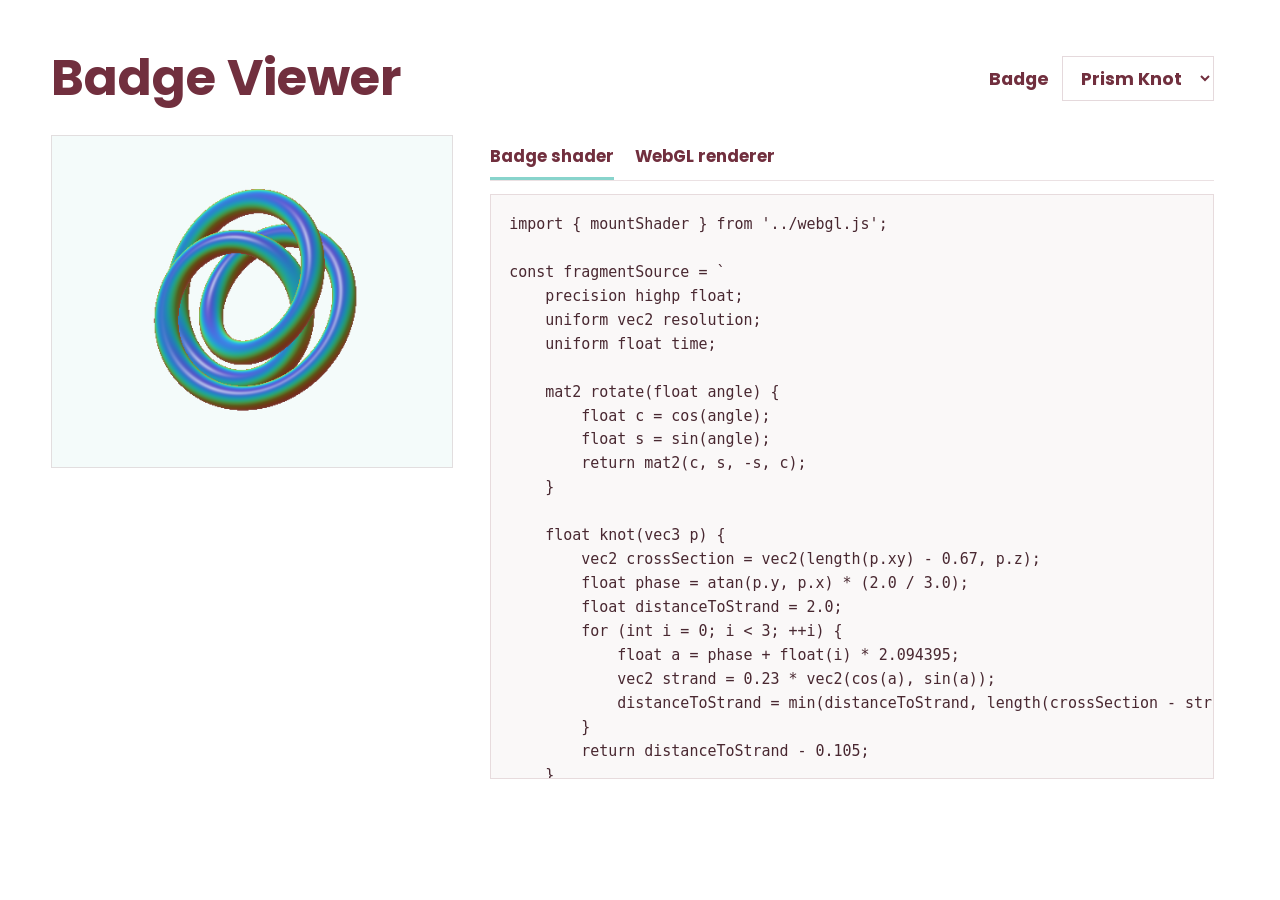
==== projects/badge-viewer/index.html @ 2bba6459 "Polish site navigation, badges, and media" ====
<!doctype html>
<html lang="en">
<head>
    <meta charset="utf-8">
    <meta name="viewport" content="width=device-width, initial-scale=1">
    <title>Badge Viewer | Tianyi Huang</title>
    <link rel="stylesheet" href="../../style.css">
    <link rel="stylesheet" href="viewer.css">
    <script type="module" src="viewer.js"></script>
</head>
<body class="badge-viewer">
    <main>
        <header class="viewer-heading">
            <h1>Badge Viewer</h1>
            <label>Badge
                <select id="badge-select" disabled></select>
            </label>
        </header>
        <p id="viewer-status" role="status">Loading badges…</p>
        <div class="viewer-layout">
            <div id="badge-preview" class="viewer-preview" aria-label="Badge preview"></div>
            <section class="viewer-source" aria-label="WebGL source">
                <div class="viewer-source-controls" role="group" aria-label="Source file">
                    <button type="button" data-source="badge" aria-pressed="true">Badge shader</button>
                    <button type="button" data-source="renderer" aria-pressed="false">WebGL renderer</button>
                </div>
                <pre tabindex="0" aria-label="Source code"><code id="badge-code"></code></pre>
            </section>
        </div>
    </main>
</body>
</html>
---- style.css ----
@font-face {
  font-family: "Poppins";
  src: url("assets/fonts/poppins/Poppins-Regular.woff2") format("woff2");
  font-style: normal;
  font-weight: 400;
  font-display: swap;
}

@font-face {
  font-family: "Poppins";
  src: url("assets/fonts/poppins/Poppins-Bold.woff2") format("woff2");
  font-style: normal;
  font-weight: 700;
  font-display: swap;
}

:root {
  --ui-scale: 1.3;
  --cp-ink: #712f3e;
  --cp-accent: #88d4cc;
  --surface: #fff;
  --surface-translucent: rgb(255 255 255 / 60%);
  --surface-soft: rgb(255 255 255 / 70%);
  --surface-chip: rgb(255 254 254 / 95%);
  --border-subtle: color-mix(in srgb, var(--cp-ink) 14%, transparent);
  --border-default: color-mix(in srgb, var(--cp-ink) 16%, transparent);
  --border-strong: color-mix(in srgb, var(--cp-ink) 18%, transparent);
  --border-emphasis: color-mix(in srgb, var(--cp-ink) 22%, transparent);
  --accent-soft: color-mix(in srgb, var(--cp-accent) 24%, transparent);
  --accent-active: color-mix(in srgb, var(--cp-accent) 36%, transparent);
  --accent-highlight: color-mix(in srgb, var(--cp-accent) 38%, transparent);
  --wash-accent: color-mix(in srgb, var(--cp-accent) 20%, transparent);
  --wash-ink: color-mix(in srgb, var(--cp-ink) 12%, transparent);
  --shadow-soft: color-mix(in srgb, var(--cp-ink) 12%, transparent);
  --hp-normal-end: #00a99d;
  --hp-rage-start: #ff9b7e;
  --hp-rage-end: #ff5c5c;
  --hp-low-start: #ffd07a;
  --hp-low-end: #ff8a65;
  --danger-text: #b43636;
  --radius-control: 10px;
  --radius-panel: 12px;
  --radius-media: 14px;
  --radius-pill: 999px;
  --motion-fast: 0.2s ease;
  --motion-media: 0.8s ease-in-out;
  --layout-width: 1040px;
  --sidebar-width: 300px;
  --list-media-width: 240px;
  --list-media-max-width: 420px;
  --map-height: 430px;
  --header-height: 112px;
}

* {
  box-sizing: border-box;
}

html,
body {
  margin: 0;
  padding: 0;
  overflow-x: hidden;
}

@supports (overflow-x: clip) {
  html,
  body {
    overflow-x: clip;
  }
}

html {
  font-size: calc(16px * var(--ui-scale));
  scrollbar-gutter: stable;
}

body {
  font-family: Poppins, Helvetica, Arial, Lucida, sans-serif;
  color: var(--cp-ink);
  min-height: 100vh;
}

.page-shell {
  max-width: calc(var(--layout-width) * var(--ui-scale));
  margin: 0 auto;
  padding: calc(var(--header-height) + 0.5rem) 1.25rem 2rem;
  opacity: 1;
  visibility: visible;
  transition: opacity var(--motion-fast);
}

.site-loading .page-shell {
  opacity: 0;
  visibility: hidden;
}

.site-loader {
  position: fixed;
  inset: 0;
  z-index: 100;
  display: grid;
  place-content: center;
  justify-items: center;
  gap: 0.7rem;
  background: var(--surface);
  color: var(--cp-ink);
  font-size: 1rem;
  opacity: 0;
  visibility: hidden;
  pointer-events: none;
  transition: opacity var(--motion-fast), visibility 0s linear 0.2s;
}

.site-loading .site-loader {
  opacity: 1;
  visibility: visible;
  transition-delay: 0s;
}

.site-loader-mark {
  width: 28px;
  height: 28px;
  border: 2px solid var(--border-emphasis);
  border-top-color: var(--cp-ink);
  border-radius: 50%;
  animation: loaderSpin 0.7s linear infinite;
}

@keyframes loaderSpin {
  to {
    transform: rotate(1turn);
  }
}

.media-lazy {
  opacity: 0;
}

.media-revealed {
  animation: imageFadeIn var(--motion-media) forwards;
}

.tab-media-revealed {
  animation: imageFadeIn var(--motion-media);
}

@keyframes imageFadeIn {
  from {
    opacity: 0;
  }

  to {
    opacity: 1;
  }
}

@media (prefers-reduced-motion: reduce) {
  .page-shell,
  .site-loader {
    transition: none;
  }

  .site-loader-mark {
    animation: none;
  }

  .media-revealed,
  .tab-media-revealed {
    animation: none;
  }
}

body.maintenance-mode {
  display: grid;
  place-items: center;
}

body.not-found-page {
  background:
    radial-gradient(circle at top left, var(--wash-accent), transparent 32%),
    radial-gradient(circle at bottom right, var(--wash-ink), transparent 28%),
    var(--surface);
}

.not-found-shell {
  min-height: calc(100vh - var(--header-height) - 3rem);
  display: grid;
  place-items: center;
}

.not-found-card {
  max-width: 36rem;
  padding: 2rem 0;
}

.not-found-code {
  margin: 0;
  font-size: clamp(4rem, 12vw, 7rem);
  line-height: 0.95;
  font-weight: 800;
  letter-spacing: -0.06em;
}

.not-found-title {
  margin: 0.7rem 0 0;
  font-size: clamp(1.7rem, 4vw, 2.5rem);
  line-height: 1.1;
}

.not-found-copy {
  margin: 0.9rem 0 0;
  max-width: 32rem;
  font-size: 0.95rem;
  line-height: 1.7;
  opacity: 0.88;
}

.site-header {
  --header-padding-block: 1rem;
  position: fixed;
  top: 0;
  left: 50%;
  transform: translateX(-50%);
  width: min(calc(var(--layout-width) * var(--ui-scale)), 100vw);
  z-index: 10;
  display: flex;
  flex-wrap: wrap;
  justify-content: space-between;
  gap: 1rem;
  padding: var(--header-padding-block) 1.25rem;
  background: var(--surface-translucent);
  border-bottom: 1px solid var(--border-default);
  backdrop-filter: blur(6px);
}

.site-header:has(.brand-badge) {
  padding-block: 0;
  row-gap: 0;
}

#site-name {
  grid-column: 1 / -1;
  grid-row: 2;
  margin: 0;
  font-size: clamp(1.55rem, 1.9vw, 2rem);
  line-height: 1.1;
}

.site-home-link {
  color: inherit;
  text-decoration: none;
}

.brand-name {
  display: grid;
  grid-template-columns: max-content max-content minmax(0, 1fr);
  align-items: center;
  column-gap: 0.35rem;
}

.site-name-zh {
  grid-column: 1;
  grid-row: 1;
  max-height: 1.6rem;
  font-size: clamp(0.85rem, 1.05vw, 1.1rem);
  font-weight: 700;
  line-height: 1.2;
}

.badge-switch:not([hidden]) {
  grid-column: 2;
  grid-row: 1;
  display: inline-grid;
  place-items: center;
  width: 1.4rem;
  height: 1.4rem;
  padding: 0;
  border: 0;
  border-radius: 50%;
  background: var(--accent-soft);
  color: var(--cp-ink);
  font: inherit;
  font-size: 1rem;
  line-height: 1;
  cursor: pointer;
}

.badge-switch:hover {
  background: var(--accent-active);
}

.badge-switch span {
  display: block;
}

.brand-wrap {
  display: flex;
  align-items: center;
  column-gap: 0.55rem;
}

.site-header:has(.brand-badge) .brand-name,
.site-header:has(.brand-badge) .tab-nav {
  margin-block: var(--header-padding-block);
}

.brand-badge {
  display: block;
  flex: none;
  width: var(--badge-width, 2.1rem);
  margin-block: 0.5rem;
  background: linear-gradient(135deg, var(--accent-soft), var(--cp-accent));
}

:where(.is-badge-compact:not(.is-measuring-header)) .brand-badge {
  width: calc(var(--badge-width, 2.1rem) * 0.7);
}

:where(.is-badge-compact:not(.is-mobile-layout, .is-measuring-header)) .site-header:has(.brand-badge) {
  --header-padding-block: 0.45rem;
}

:where(.is-badge-compact:not(.is-mobile-layout, .is-measuring-header)) .brand-wrap:has(.brand-badge) .site-name-zh {
  max-height: 0;
  opacity: 0;
  visibility: hidden;
}

:where(.is-badge-compact:not(.is-mobile-layout, .is-measuring-header)) .brand-wrap:has(.brand-badge) #site-name {
  grid-column: 1;
}

:where(.is-badge-compact:not(.is-mobile-layout, .is-measuring-header)) .brand-wrap:has(.brand-badge) .badge-switch {
  grid-row: 2;
}

@media (prefers-reduced-motion: no-preference) {
  :where(:root:not(.is-syncing-header)) .brand-badge {
    transition:
      width 240ms cubic-bezier(0.22, 1, 0.36, 1),
      margin-block 240ms cubic-bezier(0.22, 1, 0.36, 1);
  }

  :where(:root:not(.is-syncing-header)) .site-header:has(.brand-badge) :is(.brand-name, .tab-nav) {
    transition: margin-block 240ms cubic-bezier(0.22, 1, 0.36, 1);
  }

  :where(:root:not(.is-syncing-header)) .site-name-zh {
    transition: max-height 240ms cubic-bezier(0.22, 1, 0.36, 1), opacity 160ms ease, visibility 160ms;
  }
}

.brand-badge[role="button"] {
  cursor: pointer;
}

.brand-badge[role="button"]:focus-visible {
  outline: 2px solid var(--cp-ink);
  outline-offset: 2px;
}

.tab-nav {
  display: flex;
  gap: 0.2rem;
  align-items: center;
  align-self: center;
  flex-wrap: wrap;
}

.tab-button {
  --tab-inset: 0.85rem;
  position: relative;
  border: 0;
  background: transparent;
  color: var(--cp-ink);
  padding: 0.38rem var(--tab-inset) 0.62rem;
  font: inherit;
  font-size: 0.93rem;
  font-weight: 700;
  letter-spacing: 0.01em;
  cursor: pointer;
}

.tab-button:hover:not(.active) {
  color: color-mix(in srgb, var(--cp-ink) 72%, var(--cp-accent));
}

.tab-button.active::after {
  content: "";
  position: absolute;
  inset-inline: var(--tab-inset);
  bottom: 0.18rem;
  height: 0.18rem;
  background: var(--cp-accent);
  transform-origin: left center;
  pointer-events: none;
}

@media (prefers-reduced-motion: no-preference) {
  .tab-button.active::after {
    animation: tab-underline-grow 360ms cubic-bezier(0.28, 0.8, 0.35, 1.05);
    /* Sampled damped spring with a small overshoot and a quiet settle. */
    animation-timing-function: linear(
      0, 0.022 2.5%, 0.081 5%, 0.255 10%, 0.451 15%, 0.631 20%,
      0.776 25%, 0.882 30%, 0.953 35%, 0.996 40%, 1.019 45%,
      1.028 55%, 1.019 65%, 1.008 75%, 1.002 85%, 1 95%, 1
    );
  }
}

@keyframes tab-underline-grow {
  from {
    transform: scaleX(0);
  }

  to {
    transform: scaleX(1);
  }
}

.tab-content {
  margin-top: 1rem;
}

.tab-panel {
  display: none;
  animation: panelFade 0.35s ease;
}

.tab-panel.active {
  display: block;
}

@keyframes panelFade {
  from {
    opacity: 0;
  }

  to {
    opacity: 1;
  }
}

.about-grid {
  display: grid;
  grid-template-columns: calc(var(--sidebar-width) * var(--ui-scale)) minmax(0, 1fr);
  gap: 1.9rem;
  align-items: start;
}

.profile-card {
  width: calc(var(--sidebar-width) * var(--ui-scale));
  position: fixed;
}

.profile-photo {
  width: 100%;
  height: auto;
  aspect-ratio: 16 / 9;
  display: block;
  margin: 0 auto;
  object-fit: cover;
  border-radius: 0;
}

.profile-photo-game {
  width: 100%;
  margin-bottom: 0.65rem;
}

.profile-photo-hitbox {
  width: 100%;
  border: 0;
  margin: 0;
  padding: 0;
  border-radius: 0;
  background: transparent;
  cursor: crosshair;
}

.profile-photo-hitbox:active .profile-photo {
  transform: scale(0.99);
}

.profile-hud {
  margin-top: 0.45rem;
}

.profile-hp-track {
  width: 100%;
  height: 10px;
  border-radius: var(--radius-pill);
  overflow: hidden;
  background: var(--border-strong);
}

.profile-hp-fill {
  width: 100%;
  height: 100%;
  border-radius: var(--radius-pill);
  background: linear-gradient(90deg, var(--cp-accent), color-mix(in srgb, var(--cp-accent) 78%, var(--hp-normal-end)));
  transition: width 0.18s ease;
}

.profile-hp-text {
  margin: 0.28rem 0 0;
  font-size: 0.82rem;
  font-weight: 800;
  letter-spacing: 0.03em;
  text-align: center;
}

.profile-photo-game.pre-combat .profile-hp-track,
.profile-photo-game.pre-combat .profile-hp-text {
  display: none;
}

.profile-photo-game.is-hit .profile-photo {
  animation: profileHitFlash 0.22s ease;
}

.profile-photo-game.is-rage .profile-hp-fill {
  background: linear-gradient(90deg, var(--hp-rage-start), var(--hp-rage-end));
}

.profile-photo-game.is-low-hp .profile-hp-fill {
  background: linear-gradient(90deg, var(--hp-low-start), var(--hp-low-end));
}

.profile-photo-game.is-defeated .profile-photo-hitbox {
  cursor: not-allowed;
}

.profile-photo-game.is-defeated .profile-photo {
  filter: contrast(1.05) saturate(0.86);
}

.profile-photo-game.is-defeated .profile-hp-fill {
  width: 0 !important;
}

.profile-photo-game.is-defeated .profile-hp-text {
  color: var(--danger-text);
}

@keyframes profileHitFlash {
  0% {
    transform: translateX(0) scale(1);
    filter: brightness(1);
  }
  20% {
    transform: translateX(-2px) scale(0.995);
    filter: brightness(1.08);
  }
  50% {
    transform: translateX(3px) scale(1.005);
    filter: brightness(0.96);
  }
  100% {
    transform: translateX(0) scale(1);
    filter: brightness(1);
  }
}

.profile-name {
  margin: 0.9rem 0 0.2rem;
  font-size: 1.8rem;
  text-align: center;
}

.profile-role {
  margin: 0;
  font-size: 1rem;
  font-weight: 700;
  text-align: center;
}

.profile-school {
  margin: 0.3rem 0 1rem;
  text-align: center;
  opacity: 0.85;
}

.profile-links {
  display: flex;
  flex-wrap: wrap;
  justify-content: center;
  gap: 0.5rem;
}

.profile-links a {
  display: inline-flex;
  align-items: center;
  gap: 0.38rem;
  text-decoration: none;
  border: 1px solid var(--border-emphasis);
  color: var(--cp-ink);
  padding: 0.34rem 0.58rem;
  border-radius: var(--radius-control);
  font-weight: 700;
  font-size: 0.84rem;
  transition: background var(--motion-fast);
}

.profile-link-icon {
  width: 1.1em;
  height: 1.1em;
  flex: none;
}

.profile-links a:hover {
  background: var(--accent-highlight);
}

.chip {
  font-size: 0.8rem;
  font-weight: 700;
  padding: 0.36rem 0.6rem;
  border-radius: var(--radius-pill);
  background: var(--surface-chip);
  border: 1px solid var(--border-strong);
}

.about-main {
  display: flex;
  flex-direction: column;
  gap: 0.9rem;
  grid-column: 2;
}

.section-card {
  padding: 0 0 1.1rem;
  margin-bottom: 1.1rem;
  border-bottom: 1px solid var(--border-subtle);
}

.section-title {
  margin: 0 0 0.9rem;
  font-size: clamp(1.35rem, 1.8vw, 1.7rem);
}

/* iOS-style description block: shallow blue background, rounded corners. */
.section-description {
  margin: 0.9rem 0;
  padding: 0.5rem 0.95rem;
  border-radius: 10px;
  background: color-mix(in srgb, var(--cp-accent) 10%, var(--surface));
}

.section-description p {
  margin: 0 0 0.55rem;
}

.section-description p:last-child {
  margin-bottom: 0;
}

.section-card p {
  margin: 0 0 0.78rem;
  line-height: 1.72;
}

.section-card p:last-child {
  margin-bottom: 0;
}

.section-card a {
  color: var(--cp-ink);
  font-weight: 700;
}

/* The last list item sits right above the section card's own bottom border;
   drop its separator so only one line shows above the footer. */
.publication-row:last-child,
.blog-list-item:last-child,
.project-item:last-child,
.misc-block:last-child,
.education-item:last-child {
  border-bottom: none;
}

.experience-list,
.education-list {
  display: grid;
  gap: 0.75rem;
}

.education-item {
  display: grid;
  grid-template-columns: 96px minmax(0, 1fr);
  gap: 0.75rem;
  align-items: start;
  padding: 0.8rem 0;
  border-bottom: 1px solid var(--shadow-soft);
}

.education-logo-wrap {
  width: 96px;
  height: 56px;
  display: grid;
  place-items: center;
}

.education-logo {
  width: 80%;
  max-height: 100%;
  object-fit: contain;
}

.timeline-item {
  padding: 0.8rem 0 0.8rem 0.8rem;
  border-left: 2px solid var(--border-emphasis);
}

.timeline-header {
  display: flex;
  justify-content: space-between;
  gap: 0.7rem;
  align-items: baseline;
  flex-wrap: wrap;
}

.timeline-role {
  margin: 0;
  font-size: 1.02rem;
  font-weight: 800;
}

.timeline-date {
  font-size: 0.86rem;
  font-weight: 700;
  opacity: 0.72;
}

.timeline-org {
  margin: 0.2rem 0;
  font-size: 0.92rem;
  font-weight: 700;
  opacity: 0.88;
}

.timeline-meta {
  margin: 0.2rem 0 0.5rem;
  font-size: 0.84rem;
  opacity: 0.78;
}

.timeline-desc {
  margin: 0;
  font-size: 0.93rem;
  line-height: 1.58;
}

.publication-list,
.blog-list {
  display: grid;
  margin-top: 1rem;
}

.publication-row,
.blog-list-item {
  display: grid;
  grid-template-columns: calc(var(--list-media-width) * var(--ui-scale)) minmax(0, 1fr);
  gap: 1rem;
  align-items: start;
  padding: 1rem 0;
  border-bottom: 1px solid var(--border-subtle);
}

.publication-teaser-wrap,
.blog-cover-wrap {
  border: 1px solid var(--border-default);
  overflow: hidden;
}

.publication-teaser-wrap {
  width: 100%;
  background: var(--surface);
}

.publication-teaser,
.blog-cover {
  width: 100%;
  height: auto;
  aspect-ratio: 16 / 9;
  display: block;
}

.publication-teaser {
  object-fit: contain;
}

.publication-content,
.blog-item-content,
.project-main,
.education-content {
  min-width: 0;
}

.publication-title {
  margin: 0;
  font-size: 1rem;
  line-height: 1.4;
}

.publication-authors,
.publication-conf {
  margin: 0.28rem 0 0;
  font-size: 0.9rem;
  opacity: 0.9;
}

.publication-abstract {
  margin: 0.7rem 0 0;
  font-size: 0.92rem;
  line-height: 1.6;
  opacity: 0.92;
}

.link-row {
  margin-top: 0.85rem;
  display: flex;
  gap: 0.3rem;
  flex-wrap: wrap;
  align-items: center;
}

.cta-button.disabled {
  opacity: 0.45;
  pointer-events: none;
}

.project-list {
  display: grid;
  margin-top: 1rem;
}

.blog-list-item {
  grid-template-areas: "cover content";
  column-gap: clamp(1rem, 3vw, 2.1rem);
  align-items: center;
}

.blog-cover-wrap {
  grid-area: cover;
  width: 100%;
}

.blog-item-content {
  grid-area: content;
}

.blog-cover {
  object-fit: cover;
}

.blog-item-title {
  margin: 0;
  font-size: 1.25rem;
  line-height: 1.35;
  text-wrap: balance;
}

.blog-list-item .blog-item-intro {
  margin: 0.35rem 0 0;
  max-width: 56ch;
  color: color-mix(in srgb, var(--cp-ink) 82%, var(--surface));
  line-height: 1.6;
  text-wrap: pretty;
}

.blog-title-button {
  padding: 0;
  border: 0;
  background: transparent;
  color: inherit;
  font: inherit;
  text-align: start;
  cursor: pointer;
}

.blog-title-button:hover {
  text-decoration: underline;
  text-underline-offset: 0.15em;
}

.blog-post-view {
  --blog-reading-width: 74ch;
  --blog-action-size: 44px;
  --blog-action-gap: 0.65rem;
  display: grid;
  grid-template-columns: minmax(0, 1fr) var(--blog-action-size);
  gap: var(--blog-action-gap);
  align-items: start;
  max-width: calc(var(--blog-reading-width) + var(--blog-action-size) + var(--blog-action-gap));
  margin-inline: auto;
}

.blog-post-view .blog-article-shell {
  min-width: 0;
}

.blog-article-heading,
.blog-article .markdown-body,
.blog-article-loading {
  max-width: var(--blog-reading-width);
  margin-inline: auto;
}

.blog-article-title {
  margin: 0;
  font-size: clamp(1.65rem, 3.6vw, 2.5rem);
  line-height: 1.15;
  text-wrap: balance;
}

.blog-article-heading .blog-article-intro {
  position: relative;
  margin: 0.55rem 0 0;
  padding-inline-start: 1rem;
  color: color-mix(in srgb, var(--cp-ink) 82%, var(--surface));
  line-height: 1.55;
  text-wrap: pretty;
}

.blog-article-intro::before {
  content: "";
  position: absolute;
  inset-block: 0.2em;
  inset-inline-start: 0;
  width: 2px;
  background: color-mix(in srgb, var(--cp-accent) 75%, var(--surface));
}

.blog-article {
  margin-top: clamp(1rem, 3vw, 1.6rem);
}

.blog-article-cover-wrap {
  margin: 0 0 clamp(1rem, 3vw, 1.75rem);
}

.blog-article-cover {
  width: 100%;
  height: auto;
  display: block;
  border: 1px solid var(--border-default);
}

.blog-article-loading {
  opacity: 0.8;
  margin-top: 0.7rem;
}

.blog-article-menu {
  position: sticky;
  top: calc(var(--header-height) + 0.65rem);
  display: grid;
  gap: 0.3rem;
}

.blog-article-menu button {
  display: grid;
  place-items: center;
  width: var(--blog-action-size);
  height: var(--blog-action-size);
  padding: 0;
  border: 1px solid var(--border-subtle);
  border-radius: 0;
  background: var(--surface);
  color: var(--cp-ink);
  font: inherit;
  font-size: 1.05rem;
  line-height: 1;
  cursor: pointer;
}

.blog-article-menu button:hover {
  background: var(--accent-soft);
}

.blog-article-menu button:focus-visible {
  outline: 2px solid var(--cp-ink);
  outline-offset: -2px;
}

:where(.is-mobile-layout) .blog-post-view {
  display: block;
  max-width: var(--blog-reading-width);
}

:where(.is-mobile-layout) .blog-article-menu {
  position: fixed;
  top: auto;
  right: max(0.65rem, env(safe-area-inset-right));
  bottom: max(0.65rem, env(safe-area-inset-bottom));
  z-index: 9;
}

.markdown-body {
  line-height: 1.7;
  overflow-wrap: anywhere;
}

.markdown-body h1,
.markdown-body h2,
.markdown-body h3,
.markdown-body h4 {
  margin: 1.3rem 0 0.7rem;
  line-height: 1.35;
}

.markdown-body h1 {
  font-size: clamp(1.4rem, 2.4vw, 1.85rem);
}

.markdown-body h2 {
  font-size: clamp(1.22rem, 2vw, 1.48rem);
}

.markdown-body h3 {
  font-size: clamp(1.1rem, 1.6vw, 1.25rem);
}

.markdown-body h4 {
  font-size: 1rem;
}

.markdown-body p,
.markdown-body ul,
.markdown-body ol,
.markdown-body pre,
.markdown-body blockquote {
  margin: 0.75rem 0;
}

.markdown-body code {
  font-family: "SFMono-Regular", Consolas, "Liberation Mono", Menlo, monospace;
  font-size: 0.85em;
}

.markdown-body pre {
  overflow-x: auto;
  padding: 0.7rem;
  border-radius: var(--radius-control);
  border: 1px solid var(--border-default);
  background: var(--surface-soft);
}

.markdown-body pre code {
  font-size: 0.9rem;
}

.markdown-body img {
  max-width: 100%;
  height: auto;
  border-radius: var(--radius-control);
  border: 1px solid var(--border-default);
}

/* KaTeX display formulas: scroll horizontally inside their own block instead of
   widening the page (KaTeX upstream guidance, see KaTeX/KaTeX#2271). The child
   is shrink-wrapped and centered with auto margins so the start of a long
   formula stays reachable when scrolling. */
.markdown-body .katex-display {
  overflow-x: auto;
  overflow-y: hidden;
  padding: 0.2em 0;
}

.markdown-body .katex-display > .katex {
  display: block;
  width: -moz-fit-content;
  width: fit-content;
  margin: 0 auto;
}

.project-item {
  padding: 1rem 0;
  display: flex;
  justify-content: space-between;
  gap: 1.25rem;
  align-items: flex-start;
  border-bottom: 1px solid var(--border-subtle);
}

.project-main {
  flex: 1;
}

.project-actions {
  flex: none;
  align-self: center;
}

.project-title {
  margin: 0;
  font-size: 1.25rem;
}

.project-time {
  margin: 0.2rem 0 0.45rem;
  font-size: 0.9rem;
  font-weight: 700;
  opacity: 0.76;
}

.project-desc {
  margin: 0;
  line-height: 1.62;
}

.project-tags {
  margin-top: 0.75rem;
  display: flex;
  gap: 0.45rem;
  flex-wrap: wrap;
}

.cta-button,
.run-button {
  display: inline-flex;
  align-items: center;
  justify-content: center;
  min-height: 44px;
  padding: 0.35rem 0.75rem;
  border: 1px solid color-mix(in srgb, var(--cp-accent) 55%, var(--surface));
  border-radius: 0;
  background: var(--surface);
  color: var(--cp-ink);
  font: inherit;
  font-size: 0.84rem;
  font-weight: 700;
  text-decoration: none;
  cursor: pointer;
  transition: background-color var(--motion-fast), border-color var(--motion-fast);
}

.run-button {
  gap: 0.9rem;
}

.cta-button:hover,
.run-button:hover {
  border-color: var(--cp-accent);
  background: var(--accent-soft);
}

.cta-button:focus-visible,
.run-button:focus-visible {
  outline: 2px solid var(--cp-ink);
  outline-offset: 2px;
}

.run-button-arrow {
  font-size: 1.05em;
  line-height: 1;
}

@media (prefers-reduced-motion: no-preference) {
  .run-button-arrow {
    transition: transform var(--motion-fast);
  }

  .run-button:hover .run-button-arrow {
    transform: translate(2px, -2px);
  }
}

.misc-block {
  margin-top: 2rem;
  padding: 0 0 1rem;
  margin-bottom: 1rem;
  border-bottom: 1px solid var(--border-subtle);
}

.misc-block h2 {
  margin: 0;
  font-size: 1.5rem;
}

.misc-caption {
  margin: 0.35rem 0 0.8rem;
  font-size: 0.94rem;
  opacity: 0.88;
}

.gallery-grid {
  display: grid;
  grid-template-columns: repeat(auto-fit, minmax(185px, 1fr));
  gap: 0.3rem;
}

.gallery-item {
  display: block;
  overflow: hidden;
  cursor: zoom-in;
  border: 1px solid var(--border-strong);
  transition:
    transform var(--motion-fast),
    box-shadow var(--motion-fast);
}

.gallery-item:hover {
  transform: translateY(-1px);
  box-shadow: 0 8px 22px var(--shadow-soft);
}

.gallery-item img {
  width: 100%;
  height: auto;
  aspect-ratio: 4 / 3;
  object-fit: cover;
  display: block;
}

.misc-map {
  width: 100%;
  height: var(--map-height);
  border-radius: var(--radius-control);
  border: 1px solid var(--border-strong);
  background: var(--surface);
  overflow: hidden;
}

.map-status {
  margin: 0;
  padding: 1rem;
  font-size: 0.92rem;
  opacity: 0.8;
}

.map-place-list {
  margin-top: 0.8rem;
  display: flex;
  flex-wrap: wrap;
  gap: 0.4rem;
}

.embed-wrap {
  position: relative;
  width: 100%;
  aspect-ratio: 16 / 9;
  border-radius: var(--radius-panel);
  overflow: hidden;
}

.embed-wrap iframe {
  position: absolute;
  inset: 0;
  width: 100%;
  height: 100%;
  border: 0;
}

.site-footer {
  margin-top: 1rem;
  text-align: center;
  opacity: 0.74;
  font-size: 0.83rem;
}

.footer-heart {
  color: var(--cp-accent);
}

.maintenance-shell {
  min-height: 72vh;
  display: flex;
  flex-direction: column;
  justify-content: center;
  align-items: center;
  text-align: center;
  gap: 0.35rem;
}

.maintenance-gif {
  width: 110px;
  height: 110px;
  object-fit: contain;
}

.maintenance-title {
  margin: 0.1rem 0 0;
  font-size: 2rem;
}

.maintenance-text {
  margin: 0.2rem 0 0;
  font-size: 1rem;
  opacity: 0.9;
}

:root:where(.is-compact-layout) {
  --list-media-width: 200px;
}

:where(.is-compact-layout) .about-grid {
  grid-template-columns: 1fr;
}

:where(.is-compact-layout) .profile-card {
  width: 100%;
  max-width: calc(320px * var(--ui-scale));
  margin: 0 auto 0.9rem;
  position: static;
}

:where(.is-compact-layout) .about-main {
  grid-column: auto;
}

:where(.is-compact-layout) .project-item {
  flex-direction: column;
  gap: 0.9rem;
}

:where(.is-compact-layout) .project-actions {
  align-self: flex-start;
}

:root:where(.is-mobile-layout) {
  --header-height: 148px;
  --map-height: 340px;
}

:where(.is-mobile-layout) .page-shell {
  padding: calc(var(--header-height) + 0.5rem) 0.5rem 1.4rem;
}

:where(.is-mobile-layout) .site-header {
  --header-padding-block: 0.65rem;
  left: 0;
  transform: none;
  width: 100vw;
  padding: var(--header-padding-block) 0.5rem;
}

:where(.is-mobile-layout) .site-header:has(.brand-badge) .tab-nav {
  margin-block-start: 0;
}

:where(.is-mobile-layout.is-badge-compact:not(.is-measuring-header)) .site-header:has(.brand-badge) {
  --header-padding-block: 0.4rem;
}

:where(.is-mobile-layout.is-badge-compact:not(.is-measuring-header)) .brand-badge {
  margin-block: 0.22rem;
}

:where(.is-mobile-layout) .brand-wrap:has(.brand-badge) {
  display: grid;
  grid-template-columns: minmax(0, 1fr) auto minmax(0, 1fr);
  width: 100%;
}

:where(.is-mobile-layout) .brand-badge {
  grid-column: 2;
}

:where(.is-mobile-layout) .brand-wrap:has(.brand-badge) .brand-name {
  display: block;
  grid-column: 3;
  margin-block: 0;
}

:where(.is-mobile-layout) .brand-wrap:has(.brand-badge) :is(#site-name, .site-name-zh) {
  display: none;
}

:where(.is-mobile-layout) .tab-nav {
  width: 100%;
  justify-content: safe center;
  overflow-x: auto;
  flex-wrap: nowrap;
  scrollbar-width: thin;
}

:where(.is-mobile-layout) .tab-button {
  white-space: nowrap;
}

:where(.is-mobile-layout) .section-card {
  padding: 0.7rem;
}

:where(.is-mobile-layout) .gallery-grid {
  grid-template-columns: repeat(2, minmax(0, 1fr));
}

:where(.is-mobile-layout) .timeline-header {
  flex-direction: column;
  align-items: flex-start;
}

:where(.is-mobile-layout) .profile-card {
  max-width: calc(350px * var(--ui-scale));
  margin: 0 auto 0.8rem;
}

:where(.is-mobile-layout) .profile-photo {
  margin-bottom: 0.55rem;
}

:where(.is-mobile-layout) .profile-name {
  margin-top: 0;
  font-size: 1.35rem;
}

:where(.is-mobile-layout) .publication-row,
:where(.is-mobile-layout) .blog-list-item {
  grid-template-columns: 1fr;
  gap: 0.7rem;
}

:where(.is-mobile-layout) .blog-list-item {
  grid-template-areas: "content" "cover";
}

:where(.is-mobile-layout) .blog-list-item,
:where(.is-mobile-layout) .publication-teaser-wrap {
  max-width: calc(var(--list-media-max-width) * var(--ui-scale));
  margin: 0 auto;
}

:where(.is-mobile-layout) .education-item {
  grid-template-columns: 80px minmax(0, 1fr);
  gap: 0.65rem;
}

:where(.is-mobile-layout) .education-logo-wrap {
  width: 80px;
  height: 46px;
}

@media (max-width: 864px) {
  .not-found-page {
    --header-height: 148px;
  }

  .not-found-page .page-shell {
    padding: calc(var(--header-height) + 0.5rem) 0.5rem 1.4rem;
  }
}

@media (max-width: 720px) {
  .not-found-page .page-shell {
    padding-top: calc(var(--header-height) + 1.25rem);
  }

  .not-found-shell {
    min-height: calc(100vh - var(--header-height) - 5rem);
    place-items: start center;
  }
}
---- projects/badge-viewer/viewer.css ----
.badge-viewer {
  background: var(--surface);
}

.badge-viewer main {
  max-width: 78rem;
  margin: 0 auto;
  padding: clamp(1rem, 4vw, 2.5rem);
}

.viewer-heading {
  display: flex;
  align-items: center;
  justify-content: space-between;
  flex-wrap: wrap;
  gap: 0.75rem;
  margin-bottom: 1.4rem;
}

.viewer-heading h1 {
  margin: 0;
  font-size: clamp(1.6rem, 4vw, 2.4rem);
  line-height: 1.1;
}

.viewer-heading label {
  display: flex;
  align-items: center;
  gap: 0.6rem;
  font-size: 0.85rem;
  font-weight: 700;
}

.viewer-heading select {
  max-width: 65vw;
  padding: 0.4rem 0.7rem;
  border: 1px solid var(--border-strong);
  background: var(--surface);
  color: inherit;
  font: inherit;
}

#viewer-status:empty {
  display: none;
}

.viewer-layout {
  display: grid;
  grid-template-columns: minmax(0, 1fr) minmax(0, 1.8fr);
  align-items: start;
  gap: clamp(0.9rem, 3vw, 1.8rem);
}

.viewer-preview {
  display: grid;
  place-items: center;
  min-height: 16rem;
  padding: 1rem;
  border: 1px solid var(--border-subtle);
  background: color-mix(in srgb, var(--cp-accent) 9%, var(--surface));
}

.viewer-preview .brand-badge {
  width: min(100%, 240px);
  margin: 0;
}

.viewer-source-controls {
  display: flex;
  flex-wrap: wrap;
  gap: 1rem;
  border-bottom: 1px solid var(--border-subtle);
}

.viewer-source-controls button {
  padding: 0.4rem 0;
  border: 0;
  border-bottom: 3px solid transparent;
  background: transparent;
  color: inherit;
  font: inherit;
  font-size: 0.8rem;
  font-weight: 700;
  cursor: pointer;
}

.viewer-source-controls button[aria-pressed="true"] {
  border-bottom-color: var(--cp-accent);
}

.viewer-source pre {
  max-height: min(65vh, 40rem);
  margin: 0.65rem 0 0;
  padding: 0.85rem;
  overflow: auto;
  border: 1px solid var(--border-subtle);
  background: #faf8f8;
  color: #492831;
  font: 0.72rem/1.6 ui-monospace, Consolas, monospace;
}

@media (max-width: 720px) {
  .viewer-layout {
    grid-template-columns: minmax(0, 1fr);
  }

  .viewer-preview {
    min-height: 11rem;
  }

  .viewer-preview .brand-badge {
    width: min(100%, 176px);
  }
}
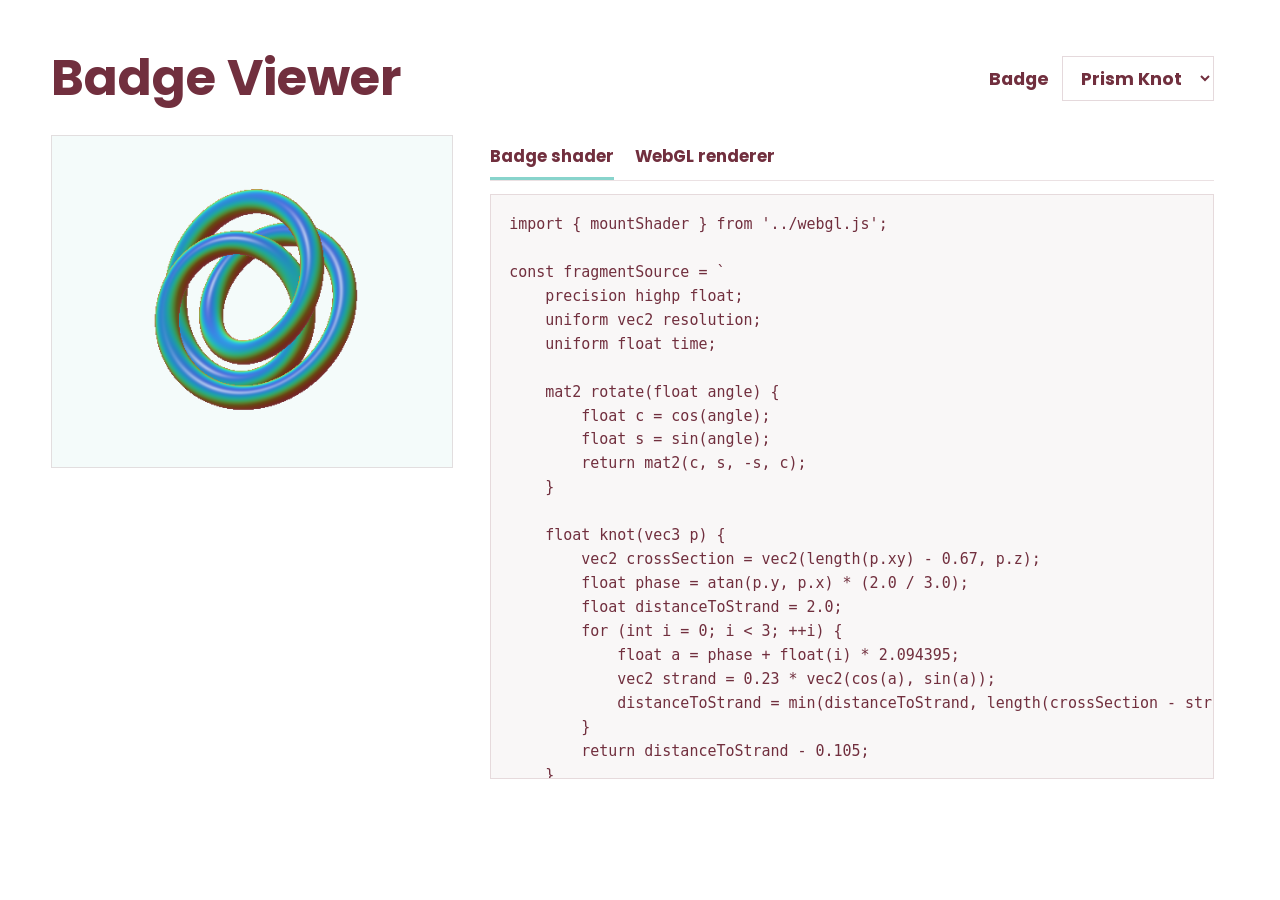
==== commit f3b5ed87: "Polish site theme, travel map, and publication teasers" ====
--- a/projects/badge-viewer/index.html
+++ b/projects/badge-viewer/index.html
@@ -4,6 +4,7 @@
     <meta charset="utf-8">
     <meta name="viewport" content="width=device-width, initial-scale=1">
     <title>Badge Viewer | Tianyi Huang</title>
+    <script src="../../js/theme.js"></script>
     <link rel="stylesheet" href="../../style.css">
     <link rel="stylesheet" href="viewer.css">
     <script type="module" src="viewer.js"></script>
--- a/style.css
+++ b/style.css
@@ -14,44 +14,103 @@
   font-display: swap;
 }
 
+/* Theme and layout values */
+@property --surface {
+  syntax: "<color>";
+  inherits: true;
+  initial-value: #fff;
+}
+
+@property --cp-ink {
+  syntax: "<color>";
+  inherits: true;
+  initial-value: #712f3e;
+}
+
+@property --cp-accent {
+  syntax: "<color>";
+  inherits: true;
+  initial-value: #88d4cc;
+}
+
 :root {
+  color-scheme: light;
   --ui-scale: 1.3;
   --cp-ink: #712f3e;
   --cp-accent: #88d4cc;
   --surface: #fff;
-  --surface-translucent: rgb(255 255 255 / 60%);
-  --surface-soft: rgb(255 255 255 / 70%);
-  --surface-chip: rgb(255 254 254 / 95%);
+  --surface-translucent: color-mix(in srgb, var(--surface) 60%, transparent);
+  --surface-soft: color-mix(in srgb, var(--surface) 70%, transparent);
+  --surface-chip: color-mix(in srgb, var(--surface) 96%, var(--cp-ink));
   --border-subtle: color-mix(in srgb, var(--cp-ink) 14%, transparent);
   --border-default: color-mix(in srgb, var(--cp-ink) 16%, transparent);
   --border-strong: color-mix(in srgb, var(--cp-ink) 18%, transparent);
   --border-emphasis: color-mix(in srgb, var(--cp-ink) 22%, transparent);
   --accent-soft: color-mix(in srgb, var(--cp-accent) 24%, transparent);
   --accent-active: color-mix(in srgb, var(--cp-accent) 36%, transparent);
-  --accent-highlight: color-mix(in srgb, var(--cp-accent) 38%, transparent);
   --wash-accent: color-mix(in srgb, var(--cp-accent) 20%, transparent);
   --wash-ink: color-mix(in srgb, var(--cp-ink) 12%, transparent);
   --shadow-soft: color-mix(in srgb, var(--cp-ink) 12%, transparent);
-  --hp-normal-end: #00a99d;
-  --hp-rage-start: #ff9b7e;
-  --hp-rage-end: #ff5c5c;
-  --hp-low-start: #ffd07a;
-  --hp-low-end: #ff8a65;
-  --danger-text: #b43636;
   --radius-control: 10px;
   --radius-panel: 12px;
-  --radius-media: 14px;
   --radius-pill: 999px;
-  --motion-fast: 0.2s ease;
+  --text-caption: 0.8rem;
+  --text-label: 0.85rem;
+  --text-body-small: 0.925rem;
+  --text-body: 1rem;
+  --text-title: 1.25rem;
+  --text-heading: 1.5rem;
+  --leading-tight: 1.15;
+  --leading-title: 1.35;
+  --leading-body: 1.65;
+
+  --space-2: 0.5rem;
+  --space-3: 0.75rem;
+  --space-4: 1rem;
+  --control-size: 44px;
+  --control-border: color-mix(in srgb, var(--cp-accent) 55%, var(--surface));
+
+  --motion-fast: 200ms ease;
+  --motion-header: 240ms cubic-bezier(0.22, 1, 0.36, 1);
   --motion-media: 0.8s ease-in-out;
   --layout-width: 1040px;
   --sidebar-width: 300px;
   --list-media-width: 240px;
   --list-media-max-width: 420px;
-  --map-height: 430px;
   --header-height: 112px;
 }
 
+:root[data-theme="dark"] {
+  color-scheme: dark;
+  --surface: #18171d;
+  --cp-ink: #eedce2;
+  --cp-accent: #83c8c1;
+}
+
+:root[data-theme="dark"] .site-home-link,
+:root[data-theme="dark"] .footer-heart {
+  filter: brightness(2.05) saturate(0.85);
+}
+
+:root[data-theme="dark"] .footer-github img,
+:root[data-theme="dark"] .profile-link-icon:is([src$="/github.svg"], [src$="/mail.svg"]) {
+  filter: brightness(2.4) saturate(0.7);
+}
+
+@media (prefers-reduced-motion: no-preference) {
+  :root {
+    transition: --surface 260ms ease, --cp-ink 260ms ease, --cp-accent 260ms ease;
+  }
+
+  .site-home-link,
+  .footer-heart,
+  .footer-github img,
+  .profile-link-icon {
+    transition: filter 260ms ease;
+  }
+}
+
+/* Base styles */
 * {
   box-sizing: border-box;
 }
@@ -76,11 +135,32 @@
 }
 
 body {
-  font-family: Poppins, Helvetica, Arial, Lucida, sans-serif;
+  font-family: Poppins, Helvetica, Arial, sans-serif;
   color: var(--cp-ink);
+  background: var(--surface);
   min-height: 100vh;
 }
 
+a[href]:where(:not(.site-header *, .cta-button, .profile-links a, :has(img, svg))),
+.blog-title-button {
+  text-decoration: underline dashed color-mix(in srgb, var(--cp-ink) 42%, transparent);
+  text-decoration-thickness: 1px;
+  text-underline-offset: 0.22em;
+}
+
+a[href]:where(:not(.site-header *, .cta-button, .profile-links a, :has(img, svg))):is(:hover, :focus-visible),
+.blog-title-button:is(:hover, :focus-visible) {
+  text-decoration-color: var(--cp-ink);
+}
+
+@media (prefers-reduced-motion: no-preference) {
+  a[href]:where(:not(.site-header *, .cta-button, .profile-links a, :has(img, svg))),
+  .blog-title-button {
+    transition: text-decoration-color var(--motion-fast);
+  }
+}
+
+/* Page shell and loading states */
 .page-shell {
   max-width: calc(var(--layout-width) * var(--ui-scale));
   margin: 0 auto;
@@ -105,7 +185,7 @@
   gap: 0.7rem;
   background: var(--surface);
   color: var(--cp-ink);
-  font-size: 1rem;
+  font-size: var(--text-body);
   opacity: 0;
   visibility: hidden;
   pointer-events: none;
@@ -171,6 +251,7 @@
   }
 }
 
+/* Standalone states */
 body.maintenance-mode {
   display: grid;
   place-items: center;
@@ -198,24 +279,25 @@
   margin: 0;
   font-size: clamp(4rem, 12vw, 7rem);
   line-height: 0.95;
-  font-weight: 800;
+  font-weight: 700;
   letter-spacing: -0.06em;
 }
 
 .not-found-title {
   margin: 0.7rem 0 0;
   font-size: clamp(1.7rem, 4vw, 2.5rem);
-  line-height: 1.1;
+  line-height: var(--leading-tight);
 }
 
 .not-found-copy {
   margin: 0.9rem 0 0;
   max-width: 32rem;
-  font-size: 0.95rem;
-  line-height: 1.7;
+  font-size: var(--text-body-small);
+  line-height: var(--leading-body);
   opacity: 0.88;
 }
 
+/* Header and navigation */
 .site-header {
   --header-padding-block: 1rem;
   position: fixed;
@@ -227,7 +309,7 @@
   display: flex;
   flex-wrap: wrap;
   justify-content: space-between;
-  gap: 1rem;
+  gap: var(--space-4);
   padding: var(--header-padding-block) 1.25rem;
   background: var(--surface-translucent);
   border-bottom: 1px solid var(--border-default);
@@ -244,7 +326,7 @@
   grid-row: 2;
   margin: 0;
   font-size: clamp(1.55rem, 1.9vw, 2rem);
-  line-height: 1.1;
+  line-height: var(--leading-tight);
 }
 
 .site-home-link {
@@ -259,18 +341,45 @@
   column-gap: 0.35rem;
 }
 
-.site-name-zh {
+.site-name-mark {
   grid-column: 1;
   grid-row: 1;
   max-height: 1.6rem;
   font-size: clamp(0.85rem, 1.05vw, 1.1rem);
-  font-weight: 700;
-  line-height: 1.2;
-}
-
-.badge-switch:not([hidden]) {
+}
+
+.name-mark-art,
+.name-mark-art img {
+  display: block;
+}
+
+.name-mark-art img {
+  width: auto;
+  height: 1em;
+}
+
+@supports (mask-image: url("")) {
+  .name-mark-art {
+    background: linear-gradient(110deg, var(--badge-name-colors, var(--cp-ink), #465ca6, #287c84, #7655a4));
+    background-size: 220% 100%;
+    background-position: var(--badge-name-position, 0%) 50%;
+    mask: var(--name-mark-image) center / contain no-repeat;
+  }
+
+  .name-mark-art img {
+    opacity: 0;
+  }
+}
+
+.brand-controls {
+  display: flex;
+  align-items: center;
+  gap: 0.25rem;
   grid-column: 2;
   grid-row: 1;
+}
+
+:is(.badge-switch, .theme-toggle):not([hidden]) {
   display: inline-grid;
   place-items: center;
   width: 1.4rem;
@@ -281,23 +390,61 @@
   background: var(--accent-soft);
   color: var(--cp-ink);
   font: inherit;
-  font-size: 1rem;
+  font-size: var(--text-body);
   line-height: 1;
   cursor: pointer;
 }
 
-.badge-switch:hover {
+:is(.badge-switch, .theme-toggle):hover {
   background: var(--accent-active);
-}
-
-.badge-switch span {
-  display: block;
 }
 
 .brand-wrap {
   display: flex;
   align-items: center;
   column-gap: 0.55rem;
+}
+
+.mobile-site-name {
+  display: none;
+}
+
+:where(.is-mobile-layout) .brand-wrap:has(.brand-badge) .mobile-site-name {
+  display: block;
+  grid-column: 1 / -1;
+  grid-row: 2;
+  justify-self: center;
+  max-height: 0;
+  opacity: 0;
+  visibility: hidden;
+  transform: scale(0.85);
+  font-weight: 700;
+  line-height: 1.25;
+}
+
+:where(.is-mobile-layout.is-badge-compact:not(.is-measuring-header)) .brand-wrap:has(.brand-badge) .mobile-site-name {
+  margin-block-end: 0.3rem;
+  max-height: 2rem;
+  opacity: 1;
+  visibility: visible;
+  transform: scale(1);
+}
+
+@media (prefers-reduced-motion: no-preference) {
+  :where(:root:not(.is-syncing-header)) .mobile-site-name {
+    transition: max-height 240ms ease, margin-block-end 240ms ease, opacity 200ms ease, transform 240ms ease, visibility 200ms;
+  }
+}
+
+@supports (background-clip: text) {
+  .mobile-site-name,
+  #site-name .site-home-link {
+    background: linear-gradient(110deg, var(--badge-name-colors, var(--cp-ink), #465ca6, #287c84, #7655a4));
+    background-position: var(--badge-name-position, 0%) 50%;
+    background-size: 220% 100%;
+    background-clip: text;
+    color: transparent;
+  }
 }
 
 .site-header:has(.brand-badge) .brand-name,
@@ -321,7 +468,7 @@
   --header-padding-block: 0.45rem;
 }
 
-:where(.is-badge-compact:not(.is-mobile-layout, .is-measuring-header)) .brand-wrap:has(.brand-badge) .site-name-zh {
+:where(.is-badge-compact:not(.is-mobile-layout, .is-measuring-header)) .brand-wrap:has(.brand-badge) .site-name-mark {
   max-height: 0;
   opacity: 0;
   visibility: hidden;
@@ -331,28 +478,29 @@
   grid-column: 1;
 }
 
-:where(.is-badge-compact:not(.is-mobile-layout, .is-measuring-header)) .brand-wrap:has(.brand-badge) .badge-switch {
+:where(.is-badge-compact:not(.is-mobile-layout, .is-measuring-header)) .brand-wrap:has(.brand-badge) .brand-controls {
   grid-row: 2;
 }
 
 @media (prefers-reduced-motion: no-preference) {
   :where(:root:not(.is-syncing-header)) .brand-badge {
     transition:
-      width 240ms cubic-bezier(0.22, 1, 0.36, 1),
-      margin-block 240ms cubic-bezier(0.22, 1, 0.36, 1);
+      width var(--motion-header),
+      margin-block var(--motion-header);
   }
 
   :where(:root:not(.is-syncing-header)) .site-header:has(.brand-badge) :is(.brand-name, .tab-nav) {
-    transition: margin-block 240ms cubic-bezier(0.22, 1, 0.36, 1);
-  }
-
-  :where(:root:not(.is-syncing-header)) .site-name-zh {
-    transition: max-height 240ms cubic-bezier(0.22, 1, 0.36, 1), opacity 160ms ease, visibility 160ms;
+    transition: margin-block var(--motion-header);
+  }
+
+  :where(:root:not(.is-syncing-header)) .site-name-mark {
+    transition: max-height var(--motion-header), opacity 160ms ease, visibility 160ms;
   }
 }
 
 .brand-badge[role="button"] {
   cursor: pointer;
+  -webkit-tap-highlight-color: transparent;
 }
 
 .brand-badge[role="button"]:focus-visible {
@@ -376,7 +524,7 @@
   color: var(--cp-ink);
   padding: 0.38rem var(--tab-inset) 0.62rem;
   font: inherit;
-  font-size: 0.93rem;
+  font-size: var(--text-body-small);
   font-weight: 700;
   letter-spacing: 0.01em;
   cursor: pointer;
@@ -442,6 +590,127 @@
   }
 }
 
+/* Shared controls */
+.profile-links a,
+.cta-button,
+.run-button,
+.blog-article-menu button {
+  display: inline-flex;
+  align-items: center;
+  justify-content: center;
+  min-height: var(--control-size);
+  padding: 0.35rem var(--space-3);
+  border: 1px solid var(--control-border);
+  border-radius: 0;
+  background: var(--surface);
+  color: var(--cp-ink);
+  font: inherit;
+  font-size: var(--text-label);
+  font-weight: 700;
+  cursor: pointer;
+  text-decoration: none;
+  transition: background-color var(--motion-fast), border-color var(--motion-fast);
+}
+
+.profile-links a:hover,
+.cta-button:hover,
+.run-button:hover,
+.blog-article-menu button:hover {
+  border-color: var(--cp-accent);
+  background: var(--accent-soft);
+}
+
+.profile-links a:focus-visible,
+.cta-button:focus-visible,
+.run-button:focus-visible,
+.blog-article-menu button:focus-visible {
+  outline: 2px solid var(--cp-ink);
+  outline-offset: 2px;
+}
+
+.profile-links a {
+  gap: 0.38rem;
+}
+
+.run-button {
+  gap: 0.9rem;
+}
+
+.blog-article-menu button {
+  width: var(--control-size);
+  height: var(--control-size);
+  padding: 0;
+  border-color: var(--border-subtle);
+  font-size: 1.05rem;
+  line-height: 1;
+}
+
+.cta-button.disabled {
+  opacity: 0.45;
+  pointer-events: none;
+}
+
+.badge-switch span,
+.theme-toggle span,
+.run-button-arrow,
+.blog-back-icon,
+.blog-top-icon,
+.footer-heart {
+  display: inline-block;
+  width: 1em;
+  height: 1em;
+  background: currentColor;
+  mask: var(--icon) center / contain no-repeat;
+}
+
+.badge-switch span {
+  --icon: url("assets/icons/lucide/refresh-cw.svg");
+}
+
+.theme-toggle span {
+  --icon: url("assets/icons/lucide/sun.svg");
+}
+
+.theme-toggle[aria-pressed="true"] span {
+  --icon: url("assets/icons/lucide/moon.svg");
+}
+
+.run-button-arrow {
+  --icon: url("assets/icons/lucide/arrow-up-right.svg");
+}
+
+.blog-back-icon {
+  --icon: url("assets/icons/lucide/arrow-left.svg");
+}
+
+.blog-top-icon {
+  --icon: url("assets/icons/lucide/arrow-up.svg");
+}
+
+.footer-heart {
+  --icon: url("assets/icons/lucide/heart.svg");
+  vertical-align: -0.12em;
+}
+
+/* Shared list layout */
+.publication-list,
+.blog-list,
+.project-list {
+  display: grid;
+  margin-top: var(--space-4);
+}
+
+.publication-row,
+.blog-list-item {
+  display: grid;
+  grid-template-columns: calc(var(--list-media-width) * var(--ui-scale)) minmax(0, 1fr);
+  gap: var(--space-4);
+  align-items: start;
+  padding-block: var(--space-4);
+  border-bottom: 1px solid var(--border-subtle);
+}
+
+/* About and profile */
 .about-grid {
   display: grid;
   grid-template-columns: calc(var(--sidebar-width) * var(--ui-scale)) minmax(0, 1fr);
@@ -464,105 +733,6 @@
   border-radius: 0;
 }
 
-.profile-photo-game {
-  width: 100%;
-  margin-bottom: 0.65rem;
-}
-
-.profile-photo-hitbox {
-  width: 100%;
-  border: 0;
-  margin: 0;
-  padding: 0;
-  border-radius: 0;
-  background: transparent;
-  cursor: crosshair;
-}
-
-.profile-photo-hitbox:active .profile-photo {
-  transform: scale(0.99);
-}
-
-.profile-hud {
-  margin-top: 0.45rem;
-}
-
-.profile-hp-track {
-  width: 100%;
-  height: 10px;
-  border-radius: var(--radius-pill);
-  overflow: hidden;
-  background: var(--border-strong);
-}
-
-.profile-hp-fill {
-  width: 100%;
-  height: 100%;
-  border-radius: var(--radius-pill);
-  background: linear-gradient(90deg, var(--cp-accent), color-mix(in srgb, var(--cp-accent) 78%, var(--hp-normal-end)));
-  transition: width 0.18s ease;
-}
-
-.profile-hp-text {
-  margin: 0.28rem 0 0;
-  font-size: 0.82rem;
-  font-weight: 800;
-  letter-spacing: 0.03em;
-  text-align: center;
-}
-
-.profile-photo-game.pre-combat .profile-hp-track,
-.profile-photo-game.pre-combat .profile-hp-text {
-  display: none;
-}
-
-.profile-photo-game.is-hit .profile-photo {
-  animation: profileHitFlash 0.22s ease;
-}
-
-.profile-photo-game.is-rage .profile-hp-fill {
-  background: linear-gradient(90deg, var(--hp-rage-start), var(--hp-rage-end));
-}
-
-.profile-photo-game.is-low-hp .profile-hp-fill {
-  background: linear-gradient(90deg, var(--hp-low-start), var(--hp-low-end));
-}
-
-.profile-photo-game.is-defeated .profile-photo-hitbox {
-  cursor: not-allowed;
-}
-
-.profile-photo-game.is-defeated .profile-photo {
-  filter: contrast(1.05) saturate(0.86);
-}
-
-.profile-photo-game.is-defeated .profile-hp-fill {
-  width: 0 !important;
-}
-
-.profile-photo-game.is-defeated .profile-hp-text {
-  color: var(--danger-text);
-}
-
-@keyframes profileHitFlash {
-  0% {
-    transform: translateX(0) scale(1);
-    filter: brightness(1);
-  }
-  20% {
-    transform: translateX(-2px) scale(0.995);
-    filter: brightness(1.08);
-  }
-  50% {
-    transform: translateX(3px) scale(1.005);
-    filter: brightness(0.96);
-  }
-  100% {
-    transform: translateX(0) scale(1);
-    filter: brightness(1);
-  }
-}
-
 .profile-name {
   margin: 0.9rem 0 0.2rem;
   font-size: 1.8rem;
@@ -571,7 +741,7 @@
 
 .profile-role {
   margin: 0;
-  font-size: 1rem;
+  font-size: var(--text-body);
   font-weight: 700;
   text-align: center;
 }
@@ -586,21 +756,7 @@
   display: flex;
   flex-wrap: wrap;
   justify-content: center;
-  gap: 0.5rem;
-}
-
-.profile-links a {
-  display: inline-flex;
-  align-items: center;
-  gap: 0.38rem;
-  text-decoration: none;
-  border: 1px solid var(--border-emphasis);
-  color: var(--cp-ink);
-  padding: 0.34rem 0.58rem;
-  border-radius: var(--radius-control);
-  font-weight: 700;
-  font-size: 0.84rem;
-  transition: background var(--motion-fast);
+  gap: var(--space-2);
 }
 
 .profile-link-icon {
@@ -609,12 +765,8 @@
   flex: none;
 }
 
-.profile-links a:hover {
-  background: var(--accent-highlight);
-}
-
 .chip {
-  font-size: 0.8rem;
+  font-size: var(--text-caption);
   font-weight: 700;
   padding: 0.36rem 0.6rem;
   border-radius: var(--radius-pill);
@@ -629,6 +781,7 @@
   grid-column: 2;
 }
 
+/* Section layout and timelines */
 .section-card {
   padding: 0 0 1.1rem;
   margin-bottom: 1.1rem;
@@ -640,11 +793,10 @@
   font-size: clamp(1.35rem, 1.8vw, 1.7rem);
 }
 
-/* iOS-style description block: shallow blue background, rounded corners. */
 .section-description {
   margin: 0.9rem 0;
   padding: 0.5rem 0.95rem;
-  border-radius: 10px;
+  border-radius: var(--radius-control);
   background: color-mix(in srgb, var(--cp-accent) 10%, var(--surface));
 }
 
@@ -658,7 +810,7 @@
 
 .section-card p {
   margin: 0 0 0.78rem;
-  line-height: 1.72;
+  line-height: var(--leading-body);
 }
 
 .section-card p:last-child {
@@ -670,8 +822,7 @@
   font-weight: 700;
 }
 
-/* The last list item sits right above the section card's own bottom border;
-   drop its separator so only one line shows above the footer. */
+/* The section border also serves as the final row separator. */
 .publication-row:last-child,
 .blog-list-item:last-child,
 .project-item:last-child,
@@ -683,13 +834,13 @@
 .experience-list,
 .education-list {
   display: grid;
-  gap: 0.75rem;
+  gap: var(--space-3);
 }
 
 .education-item {
   display: grid;
   grid-template-columns: 96px minmax(0, 1fr);
-  gap: 0.75rem;
+  gap: var(--space-3);
   align-items: start;
   padding: 0.8rem 0;
   border-bottom: 1px solid var(--shadow-soft);
@@ -723,51 +874,36 @@
 
 .timeline-role {
   margin: 0;
-  font-size: 1.02rem;
-  font-weight: 800;
+  font-size: var(--text-body);
+  font-weight: 700;
 }
 
 .timeline-date {
-  font-size: 0.86rem;
+  font-size: var(--text-label);
   font-weight: 700;
   opacity: 0.72;
 }
 
 .timeline-org {
   margin: 0.2rem 0;
-  font-size: 0.92rem;
+  font-size: var(--text-body-small);
   font-weight: 700;
   opacity: 0.88;
 }
 
 .timeline-meta {
   margin: 0.2rem 0 0.5rem;
-  font-size: 0.84rem;
+  font-size: var(--text-label);
   opacity: 0.78;
 }
 
 .timeline-desc {
   margin: 0;
-  font-size: 0.93rem;
-  line-height: 1.58;
-}
-
-.publication-list,
-.blog-list {
-  display: grid;
-  margin-top: 1rem;
-}
-
-.publication-row,
-.blog-list-item {
-  display: grid;
-  grid-template-columns: calc(var(--list-media-width) * var(--ui-scale)) minmax(0, 1fr);
-  gap: 1rem;
-  align-items: start;
-  padding: 1rem 0;
-  border-bottom: 1px solid var(--border-subtle);
-}
-
+  font-size: var(--text-body-small);
+  line-height: var(--leading-body);
+}
+
+/* Publications and list media */
 .publication-teaser-wrap,
 .blog-cover-wrap {
   border: 1px solid var(--border-default);
@@ -800,21 +936,21 @@
 
 .publication-title {
   margin: 0;
-  font-size: 1rem;
-  line-height: 1.4;
+  font-size: var(--text-body);
+  line-height: var(--leading-title);
 }
 
 .publication-authors,
 .publication-conf {
   margin: 0.28rem 0 0;
-  font-size: 0.9rem;
+  font-size: var(--text-body-small);
   opacity: 0.9;
 }
 
 .publication-abstract {
   margin: 0.7rem 0 0;
-  font-size: 0.92rem;
-  line-height: 1.6;
+  font-size: var(--text-body-small);
+  line-height: var(--leading-body);
   opacity: 0.92;
 }
 
@@ -826,16 +962,7 @@
   align-items: center;
 }
 
-.cta-button.disabled {
-  opacity: 0.45;
-  pointer-events: none;
-}
-
-.project-list {
-  display: grid;
-  margin-top: 1rem;
-}
-
+/* Blog list and article */
 .blog-list-item {
   grid-template-areas: "cover content";
   column-gap: clamp(1rem, 3vw, 2.1rem);
@@ -857,8 +984,8 @@
 
 .blog-item-title {
   margin: 0;
-  font-size: 1.25rem;
-  line-height: 1.35;
+  font-size: var(--text-title);
+  line-height: var(--leading-title);
   text-wrap: balance;
 }
 
@@ -866,7 +993,7 @@
   margin: 0.35rem 0 0;
   max-width: 56ch;
   color: color-mix(in srgb, var(--cp-ink) 82%, var(--surface));
-  line-height: 1.6;
+  line-height: var(--leading-body);
   text-wrap: pretty;
 }
 
@@ -880,20 +1007,14 @@
   cursor: pointer;
 }
 
-.blog-title-button:hover {
-  text-decoration: underline;
-  text-underline-offset: 0.15em;
-}
-
 .blog-post-view {
   --blog-reading-width: 74ch;
-  --blog-action-size: 44px;
   --blog-action-gap: 0.65rem;
   display: grid;
-  grid-template-columns: minmax(0, 1fr) var(--blog-action-size);
+  grid-template-columns: minmax(0, 1fr) var(--control-size);
   gap: var(--blog-action-gap);
   align-items: start;
-  max-width: calc(var(--blog-reading-width) + var(--blog-action-size) + var(--blog-action-gap));
+  max-width: calc(var(--blog-reading-width) + var(--control-size) + var(--blog-action-gap));
   margin-inline: auto;
 }
 
@@ -911,7 +1032,7 @@
 .blog-article-title {
   margin: 0;
   font-size: clamp(1.65rem, 3.6vw, 2.5rem);
-  line-height: 1.15;
+  line-height: var(--leading-tight);
   text-wrap: balance;
 }
 
@@ -920,7 +1041,7 @@
   margin: 0.55rem 0 0;
   padding-inline-start: 1rem;
   color: color-mix(in srgb, var(--cp-ink) 82%, var(--surface));
-  line-height: 1.55;
+  line-height: var(--leading-body);
   text-wrap: pretty;
 }
 
@@ -960,55 +1081,19 @@
   gap: 0.3rem;
 }
 
-.blog-article-menu button {
-  display: grid;
-  place-items: center;
-  width: var(--blog-action-size);
-  height: var(--blog-action-size);
-  padding: 0;
-  border: 1px solid var(--border-subtle);
-  border-radius: 0;
-  background: var(--surface);
-  color: var(--cp-ink);
-  font: inherit;
-  font-size: 1.05rem;
-  line-height: 1;
-  cursor: pointer;
-}
-
-.blog-article-menu button:hover {
-  background: var(--accent-soft);
-}
-
-.blog-article-menu button:focus-visible {
-  outline: 2px solid var(--cp-ink);
-  outline-offset: -2px;
-}
-
-:where(.is-mobile-layout) .blog-post-view {
-  display: block;
-  max-width: var(--blog-reading-width);
-}
-
-:where(.is-mobile-layout) .blog-article-menu {
-  position: fixed;
-  top: auto;
-  right: max(0.65rem, env(safe-area-inset-right));
-  bottom: max(0.65rem, env(safe-area-inset-bottom));
-  z-index: 9;
-}
-
 .markdown-body {
-  line-height: 1.7;
+  line-height: var(--leading-body);
   overflow-wrap: anywhere;
 }
 
 .markdown-body h1,
 .markdown-body h2,
 .markdown-body h3,
-.markdown-body h4 {
+.markdown-body h4,
+.markdown-body h5,
+.markdown-body h6 {
   margin: 1.3rem 0 0.7rem;
-  line-height: 1.35;
+  line-height: var(--leading-title);
 }
 
 .markdown-body h1 {
@@ -1024,7 +1109,15 @@
 }
 
 .markdown-body h4 {
-  font-size: 1rem;
+  font-size: var(--text-body);
+}
+
+.markdown-body h5 {
+  font-size: var(--text-body-small);
+}
+
+.markdown-body h6 {
+  font-size: var(--text-label);
 }
 
 .markdown-body p,
@@ -1049,7 +1142,7 @@
 }
 
 .markdown-body pre code {
-  font-size: 0.9rem;
+  font-size: var(--text-body-small);
 }
 
 .markdown-body img {
@@ -1076,6 +1169,7 @@
   margin: 0 auto;
 }
 
+/* Projects */
 .project-item {
   padding: 1rem 0;
   display: flex;
@@ -1096,19 +1190,19 @@
 
 .project-title {
   margin: 0;
-  font-size: 1.25rem;
+  font-size: var(--text-title);
 }
 
 .project-time {
   margin: 0.2rem 0 0.45rem;
-  font-size: 0.9rem;
+  font-size: var(--text-body-small);
   font-weight: 700;
   opacity: 0.76;
 }
 
 .project-desc {
   margin: 0;
-  line-height: 1.62;
+  line-height: var(--leading-body);
 }
 
 .project-tags {
@@ -1118,41 +1212,6 @@
   flex-wrap: wrap;
 }
 
-.cta-button,
-.run-button {
-  display: inline-flex;
-  align-items: center;
-  justify-content: center;
-  min-height: 44px;
-  padding: 0.35rem 0.75rem;
-  border: 1px solid color-mix(in srgb, var(--cp-accent) 55%, var(--surface));
-  border-radius: 0;
-  background: var(--surface);
-  color: var(--cp-ink);
-  font: inherit;
-  font-size: 0.84rem;
-  font-weight: 700;
-  text-decoration: none;
-  cursor: pointer;
-  transition: background-color var(--motion-fast), border-color var(--motion-fast);
-}
-
-.run-button {
-  gap: 0.9rem;
-}
-
-.cta-button:hover,
-.run-button:hover {
-  border-color: var(--cp-accent);
-  background: var(--accent-soft);
-}
-
-.cta-button:focus-visible,
-.run-button:focus-visible {
-  outline: 2px solid var(--cp-ink);
-  outline-offset: 2px;
-}
-
 .run-button-arrow {
   font-size: 1.05em;
   line-height: 1;
@@ -1168,6 +1227,7 @@
   }
 }
 
+/* Misc and gallery */
 .misc-block {
   margin-top: 2rem;
   padding: 0 0 1rem;
@@ -1177,12 +1237,12 @@
 
 .misc-block h2 {
   margin: 0;
-  font-size: 1.5rem;
+  font-size: var(--text-heading);
 }
 
 .misc-caption {
   margin: 0.35rem 0 0.8rem;
-  font-size: 0.94rem;
+  font-size: var(--text-body-small);
   opacity: 0.88;
 }
 
@@ -1215,29 +1275,6 @@
   display: block;
 }
 
-.misc-map {
-  width: 100%;
-  height: var(--map-height);
-  border-radius: var(--radius-control);
-  border: 1px solid var(--border-strong);
-  background: var(--surface);
-  overflow: hidden;
-}
-
-.map-status {
-  margin: 0;
-  padding: 1rem;
-  font-size: 0.92rem;
-  opacity: 0.8;
-}
-
-.map-place-list {
-  margin-top: 0.8rem;
-  display: flex;
-  flex-wrap: wrap;
-  gap: 0.4rem;
-}
-
 .embed-wrap {
   position: relative;
   width: 100%;
@@ -1254,15 +1291,36 @@
   border: 0;
 }
 
+/* Footer and maintenance screen */
 .site-footer {
+  display: flex;
+  align-items: center;
+  justify-content: center;
+  gap: 0.45rem;
   margin-top: 1rem;
   text-align: center;
   opacity: 0.74;
-  font-size: 0.83rem;
+  font-size: var(--text-label);
 }
 
 .footer-heart {
   color: var(--cp-accent);
+  background: linear-gradient(110deg, var(--badge-name-colors, var(--cp-accent), var(--cp-ink)));
+  background-size: 220% 100%;
+  background-position: var(--badge-name-position, 0%) 50%;
+}
+
+.footer-github {
+  display: block;
+  flex: none;
+}
+
+.footer-github img {
+  display: block;
+}
+
+.site-footer p {
+  margin: 0;
 }
 
 .maintenance-shell {
@@ -1288,10 +1346,11 @@
 
 .maintenance-text {
   margin: 0.2rem 0 0;
-  font-size: 1rem;
+  font-size: var(--text-body);
   opacity: 0.9;
 }
 
+/* Responsive layout */
 :root:where(.is-compact-layout) {
   --list-media-width: 200px;
 }
@@ -1322,7 +1381,6 @@
 
 :root:where(.is-mobile-layout) {
   --header-height: 148px;
-  --map-height: 340px;
 }
 
 :where(.is-mobile-layout) .page-shell {
@@ -1349,9 +1407,37 @@
   margin-block: 0.22rem;
 }
 
+:where(.is-mobile-layout.is-badge-compact:not(.is-measuring-header)) .site-header:has(.brand-badge) .brand-name {
+  display: none;
+}
+
+:where(.is-mobile-layout:not(.is-measuring-header)) .site-header:has(.brand-badge) .tab-nav {
+  max-height: var(--mobile-nav-height, 4rem);
+  overflow-y: hidden;
+}
+
+:where(.is-mobile-layout.is-badge-compact:not(.is-measuring-header)) .site-header:has(.brand-badge) .tab-nav {
+  max-height: 0;
+  margin-block-end: 0;
+  opacity: 0;
+  visibility: hidden;
+  pointer-events: none;
+}
+
+@media (prefers-reduced-motion: no-preference) {
+  :where(.is-mobile-layout:not(.is-syncing-header)) .site-header:has(.brand-badge) .tab-nav {
+    transition:
+      max-height var(--motion-header),
+      margin-block var(--motion-header),
+      opacity 160ms ease,
+      visibility 160ms;
+  }
+}
+
 :where(.is-mobile-layout) .brand-wrap:has(.brand-badge) {
   display: grid;
   grid-template-columns: minmax(0, 1fr) auto minmax(0, 1fr);
+  column-gap: 0.2rem;
   width: 100%;
 }
 
@@ -1362,10 +1448,11 @@
 :where(.is-mobile-layout) .brand-wrap:has(.brand-badge) .brand-name {
   display: block;
   grid-column: 3;
-  margin-block: 0;
-}
-
-:where(.is-mobile-layout) .brand-wrap:has(.brand-badge) :is(#site-name, .site-name-zh) {
+  align-self: end;
+  margin-block: 0 0.5rem;
+}
+
+:where(.is-mobile-layout) .brand-wrap:has(.brand-badge) :is(#site-name, .site-name-mark) {
   display: none;
 }
 
@@ -1381,8 +1468,41 @@
   white-space: nowrap;
 }
 
+:where(.is-mobile-layout) .blog-post-view {
+  display: block;
+  max-width: var(--blog-reading-width);
+}
+
+:where(.is-mobile-layout) .blog-article-menu {
+  position: fixed;
+  top: auto;
+  right: max(0.65rem, env(safe-area-inset-right));
+  bottom: max(0.65rem, env(safe-area-inset-bottom));
+  z-index: 9;
+}
+
 :where(.is-mobile-layout) .section-card {
   padding: 0.7rem;
+}
+
+:where(.is-mobile-layout) .section-title {
+  font-size: var(--text-heading);
+}
+
+:where(.is-mobile-layout) .markdown-body h1 {
+  font-size: 1.4rem;
+}
+
+:where(.is-mobile-layout) .markdown-body h2 {
+  font-size: var(--text-title);
+}
+
+:where(.is-mobile-layout) .markdown-body h3 {
+  font-size: 1.08rem;
+}
+
+:where(.is-mobile-layout) .about-grid {
+  gap: var(--space-4);
 }
 
 :where(.is-mobile-layout) .gallery-grid {
--- a/projects/badge-viewer/viewer.css
+++ b/projects/badge-viewer/viewer.css
@@ -94,8 +94,8 @@
   padding: 0.85rem;
   overflow: auto;
   border: 1px solid var(--border-subtle);
-  background: #faf8f8;
-  color: #492831;
+  background: color-mix(in srgb, var(--cp-ink) 4%, var(--surface));
+  color: var(--cp-ink);
   font: 0.72rem/1.6 ui-monospace, Consolas, monospace;
 }
 
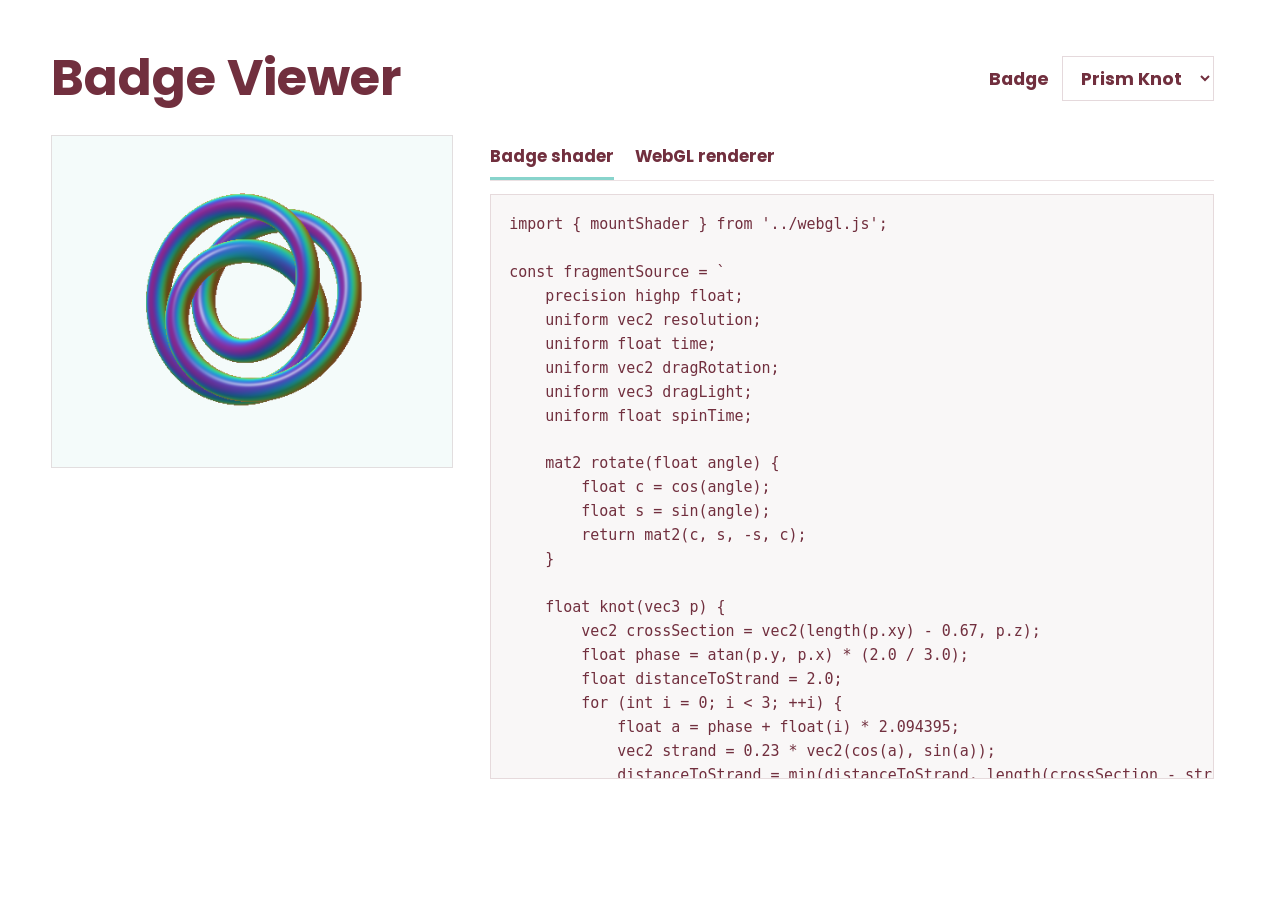
==== commit 4a42a2fa: "Add configurable static site builds" ====
--- a/projects/badge-viewer/index.html
+++ b/projects/badge-viewer/index.html
@@ -1,33 +1,49 @@
 <!doctype html>
 <html lang="en">
-<head>
-    <meta charset="utf-8">
-    <meta name="viewport" content="width=device-width, initial-scale=1">
+  <head>
+    <meta charset="utf-8" />
+    <meta name="viewport" content="width=device-width, initial-scale=1" />
     <title>Badge Viewer | Tianyi Huang</title>
     <script src="../../js/theme.js"></script>
-    <link rel="stylesheet" href="../../style.css">
-    <link rel="stylesheet" href="viewer.css">
+    <link rel="stylesheet" href="../../style.css" />
+    <link rel="stylesheet" href="viewer.css" />
     <script type="module" src="viewer.js"></script>
-</head>
-<body class="badge-viewer">
+  </head>
+  <body class="badge-viewer">
     <main>
-        <header class="viewer-heading">
-            <h1>Badge Viewer</h1>
-            <label>Badge
-                <select id="badge-select" disabled></select>
-            </label>
-        </header>
-        <p id="viewer-status" role="status">Loading badges…</p>
-        <div class="viewer-layout">
-            <div id="badge-preview" class="viewer-preview" aria-label="Badge preview"></div>
-            <section class="viewer-source" aria-label="WebGL source">
-                <div class="viewer-source-controls" role="group" aria-label="Source file">
-                    <button type="button" data-source="badge" aria-pressed="true">Badge shader</button>
-                    <button type="button" data-source="renderer" aria-pressed="false">WebGL renderer</button>
-                </div>
-                <pre tabindex="0" aria-label="Source code"><code id="badge-code"></code></pre>
-            </section>
-        </div>
+      <header class="viewer-heading">
+        <h1>Badge Viewer</h1>
+        <label
+          >Badge
+          <select id="badge-select" disabled></select>
+        </label>
+      </header>
+      <p id="viewer-status" role="status">Loading badges…</p>
+      <div class="viewer-layout">
+        <div
+          id="badge-preview"
+          class="viewer-preview"
+          aria-label="Badge preview"
+        ></div>
+        <section class="viewer-source" aria-label="WebGL source">
+          <div
+            class="viewer-source-controls"
+            role="group"
+            aria-label="Source file"
+          >
+            <button type="button" data-source="badge" aria-pressed="true"
+              >Badge shader</button
+            >
+            <button type="button" data-source="renderer" aria-pressed="false"
+              >WebGL renderer</button
+            >
+          </div>
+          <pre
+            tabindex="0"
+            aria-label="Source code"
+          ><code id="badge-code"></code></pre>
+        </section>
+      </div>
     </main>
-</body>
+  </body>
 </html>
--- a/style.css
+++ b/style.css
@@ -1,14 +1,14 @@
 @font-face {
-  font-family: "Poppins";
-  src: url("assets/fonts/poppins/Poppins-Regular.woff2") format("woff2");
+  font-family: 'Poppins';
+  src: url('assets/fonts/poppins/Poppins-Regular.woff2') format('woff2');
   font-style: normal;
   font-weight: 400;
   font-display: swap;
 }
 
 @font-face {
-  font-family: "Poppins";
-  src: url("assets/fonts/poppins/Poppins-Bold.woff2") format("woff2");
+  font-family: 'Poppins';
+  src: url('assets/fonts/poppins/Poppins-Bold.woff2') format('woff2');
   font-style: normal;
   font-weight: 700;
   font-display: swap;
@@ -16,19 +16,19 @@
 
 /* Theme and layout values */
 @property --surface {
-  syntax: "<color>";
+  syntax: '<color>';
   inherits: true;
   initial-value: #fff;
 }
 
 @property --cp-ink {
-  syntax: "<color>";
+  syntax: '<color>';
   inherits: true;
   initial-value: #712f3e;
 }
 
 @property --cp-accent {
-  syntax: "<color>";
+  syntax: '<color>';
   inherits: true;
   initial-value: #88d4cc;
 }
@@ -80,26 +80,30 @@
   --header-height: 112px;
 }
 
-:root[data-theme="dark"] {
+:root[data-theme='dark'] {
   color-scheme: dark;
   --surface: #18171d;
   --cp-ink: #eedce2;
   --cp-accent: #83c8c1;
 }
 
-:root[data-theme="dark"] .site-home-link,
-:root[data-theme="dark"] .footer-heart {
+:root[data-theme='dark'] .site-home-link,
+:root[data-theme='dark'] .footer-heart {
   filter: brightness(2.05) saturate(0.85);
 }
 
-:root[data-theme="dark"] .footer-github img,
-:root[data-theme="dark"] .profile-link-icon:is([src$="/github.svg"], [src$="/mail.svg"]) {
+:root[data-theme='dark'] .footer-github img,
+:root[data-theme='dark']
+  .profile-link-icon:is([src$='/github.svg'], [src$='/mail.svg']) {
   filter: brightness(2.4) saturate(0.7);
 }
 
 @media (prefers-reduced-motion: no-preference) {
   :root {
-    transition: --surface 260ms ease, --cp-ink 260ms ease, --cp-accent 260ms ease;
+    transition:
+      --surface 260ms ease,
+      --cp-ink 260ms ease,
+      --cp-accent 260ms ease;
   }
 
   .site-home-link,
@@ -141,20 +145,27 @@
   min-height: 100vh;
 }
 
-a[href]:where(:not(.site-header *, .cta-button, .profile-links a, :has(img, svg))),
+a[href]:where(
+    :not(.site-header *, .cta-button, .profile-links a, :has(img, svg))
+  ),
 .blog-title-button {
-  text-decoration: underline dashed color-mix(in srgb, var(--cp-ink) 42%, transparent);
+  text-decoration: underline dashed
+    color-mix(in srgb, var(--cp-ink) 42%, transparent);
   text-decoration-thickness: 1px;
   text-underline-offset: 0.22em;
 }
 
-a[href]:where(:not(.site-header *, .cta-button, .profile-links a, :has(img, svg))):is(:hover, :focus-visible),
+a[href]:where(
+    :not(.site-header *, .cta-button, .profile-links a, :has(img, svg))
+  ):is(:hover, :focus-visible),
 .blog-title-button:is(:hover, :focus-visible) {
   text-decoration-color: var(--cp-ink);
 }
 
 @media (prefers-reduced-motion: no-preference) {
-  a[href]:where(:not(.site-header *, .cta-button, .profile-links a, :has(img, svg))),
+  a[href]:where(
+      :not(.site-header *, .cta-button, .profile-links a, :has(img, svg))
+    ),
   .blog-title-button {
     transition: text-decoration-color var(--motion-fast);
   }
@@ -189,7 +200,9 @@
   opacity: 0;
   visibility: hidden;
   pointer-events: none;
-  transition: opacity var(--motion-fast), visibility 0s linear 0.2s;
+  transition:
+    opacity var(--motion-fast),
+    visibility 0s linear 0.2s;
 }
 
 .site-loading .site-loader {
@@ -231,7 +244,7 @@
   }
 
   to {
-    opacity: 1;
+    opacity: var(--media-reveal-opacity, 1);
   }
 }
 
@@ -358,9 +371,12 @@
   height: 1em;
 }
 
-@supports (mask-image: url("")) {
+@supports (mask-image: url('')) {
   .name-mark-art {
-    background: linear-gradient(110deg, var(--badge-name-colors, var(--cp-ink), #465ca6, #287c84, #7655a4));
+    background: linear-gradient(
+      110deg,
+      var(--badge-name-colors, var(--cp-ink), #465ca6, #287c84, #7655a4)
+    );
     background-size: 220% 100%;
     background-position: var(--badge-name-position, 0%) 50%;
     mask: var(--name-mark-image) center / contain no-repeat;
@@ -422,7 +438,9 @@
   line-height: 1.25;
 }
 
-:where(.is-mobile-layout.is-badge-compact:not(.is-measuring-header)) .brand-wrap:has(.brand-badge) .mobile-site-name {
+:where(.is-mobile-layout.is-badge-compact:not(.is-measuring-header))
+  .brand-wrap:has(.brand-badge)
+  .mobile-site-name {
   margin-block-end: 0.3rem;
   max-height: 2rem;
   opacity: 1;
@@ -432,14 +450,22 @@
 
 @media (prefers-reduced-motion: no-preference) {
   :where(:root:not(.is-syncing-header)) .mobile-site-name {
-    transition: max-height 240ms ease, margin-block-end 240ms ease, opacity 200ms ease, transform 240ms ease, visibility 200ms;
+    transition:
+      max-height 240ms ease,
+      margin-block-end 240ms ease,
+      opacity 200ms ease,
+      transform 240ms ease,
+      visibility 200ms;
   }
 }
 
 @supports (background-clip: text) {
   .mobile-site-name,
   #site-name .site-home-link {
-    background: linear-gradient(110deg, var(--badge-name-colors, var(--cp-ink), #465ca6, #287c84, #7655a4));
+    background: linear-gradient(
+      110deg,
+      var(--badge-name-colors, var(--cp-ink), #465ca6, #287c84, #7655a4)
+    );
     background-position: var(--badge-name-position, 0%) 50%;
     background-size: 220% 100%;
     background-clip: text;
@@ -464,21 +490,28 @@
   width: calc(var(--badge-width, 2.1rem) * 0.7);
 }
 
-:where(.is-badge-compact:not(.is-mobile-layout, .is-measuring-header)) .site-header:has(.brand-badge) {
+:where(.is-badge-compact:not(.is-mobile-layout, .is-measuring-header))
+  .site-header:has(.brand-badge) {
   --header-padding-block: 0.45rem;
 }
 
-:where(.is-badge-compact:not(.is-mobile-layout, .is-measuring-header)) .brand-wrap:has(.brand-badge) .site-name-mark {
+:where(.is-badge-compact:not(.is-mobile-layout, .is-measuring-header))
+  .brand-wrap:has(.brand-badge)
+  .site-name-mark {
   max-height: 0;
   opacity: 0;
   visibility: hidden;
 }
 
-:where(.is-badge-compact:not(.is-mobile-layout, .is-measuring-header)) .brand-wrap:has(.brand-badge) #site-name {
+:where(.is-badge-compact:not(.is-mobile-layout, .is-measuring-header))
+  .brand-wrap:has(.brand-badge)
+  #site-name {
   grid-column: 1;
 }
 
-:where(.is-badge-compact:not(.is-mobile-layout, .is-measuring-header)) .brand-wrap:has(.brand-badge) .brand-controls {
+:where(.is-badge-compact:not(.is-mobile-layout, .is-measuring-header))
+  .brand-wrap:has(.brand-badge)
+  .brand-controls {
   grid-row: 2;
 }
 
@@ -489,21 +522,26 @@
       margin-block var(--motion-header);
   }
 
-  :where(:root:not(.is-syncing-header)) .site-header:has(.brand-badge) :is(.brand-name, .tab-nav) {
+  :where(:root:not(.is-syncing-header))
+    .site-header:has(.brand-badge)
+    :is(.brand-name, .tab-nav) {
     transition: margin-block var(--motion-header);
   }
 
   :where(:root:not(.is-syncing-header)) .site-name-mark {
-    transition: max-height var(--motion-header), opacity 160ms ease, visibility 160ms;
-  }
-}
-
-.brand-badge[role="button"] {
+    transition:
+      max-height var(--motion-header),
+      opacity 160ms ease,
+      visibility 160ms;
+  }
+}
+
+.brand-badge[role='button'] {
   cursor: pointer;
   -webkit-tap-highlight-color: transparent;
 }
 
-.brand-badge[role="button"]:focus-visible {
+.brand-badge[role='button']:focus-visible {
   outline: 2px solid var(--cp-ink);
   outline-offset: 2px;
 }
@@ -535,7 +573,7 @@
 }
 
 .tab-button.active::after {
-  content: "";
+  content: '';
   position: absolute;
   inset-inline: var(--tab-inset);
   bottom: 0.18rem;
@@ -550,9 +588,23 @@
     animation: tab-underline-grow 360ms cubic-bezier(0.28, 0.8, 0.35, 1.05);
     /* Sampled damped spring with a small overshoot and a quiet settle. */
     animation-timing-function: linear(
-      0, 0.022 2.5%, 0.081 5%, 0.255 10%, 0.451 15%, 0.631 20%,
-      0.776 25%, 0.882 30%, 0.953 35%, 0.996 40%, 1.019 45%,
-      1.028 55%, 1.019 65%, 1.008 75%, 1.002 85%, 1 95%, 1
+      0,
+      0.022 2.5%,
+      0.081 5%,
+      0.255 10%,
+      0.451 15%,
+      0.631 20%,
+      0.776 25%,
+      0.882 30%,
+      0.953 35%,
+      0.996 40%,
+      1.019 45%,
+      1.028 55%,
+      1.019 65%,
+      1.008 75%,
+      1.002 85%,
+      1 95%,
+      1
     );
   }
 }
@@ -609,7 +661,9 @@
   font-weight: 700;
   cursor: pointer;
   text-decoration: none;
-  transition: background-color var(--motion-fast), border-color var(--motion-fast);
+  transition:
+    background-color var(--motion-fast),
+    border-color var(--motion-fast);
 }
 
 .profile-links a:hover,
@@ -655,6 +709,8 @@
 .run-button-arrow,
 .blog-back-icon,
 .blog-top-icon,
+.list-prev-icon,
+.list-next-icon,
 .footer-heart {
   display: inline-block;
   width: 1em;
@@ -664,31 +720,31 @@
 }
 
 .badge-switch span {
-  --icon: url("assets/icons/lucide/refresh-cw.svg");
+  --icon: url('assets/icons/lucide/refresh-cw.svg');
 }
 
 .theme-toggle span {
-  --icon: url("assets/icons/lucide/sun.svg");
-}
-
-.theme-toggle[aria-pressed="true"] span {
-  --icon: url("assets/icons/lucide/moon.svg");
+  --icon: url('assets/icons/lucide/sun.svg');
+}
+
+.theme-toggle[aria-pressed='true'] span {
+  --icon: url('assets/icons/lucide/moon.svg');
 }
 
 .run-button-arrow {
-  --icon: url("assets/icons/lucide/arrow-up-right.svg");
+  --icon: url('assets/icons/lucide/arrow-up-right.svg');
 }
 
 .blog-back-icon {
-  --icon: url("assets/icons/lucide/arrow-left.svg");
+  --icon: url('assets/icons/lucide/arrow-left.svg');
 }
 
 .blog-top-icon {
-  --icon: url("assets/icons/lucide/arrow-up.svg");
+  --icon: url('assets/icons/lucide/arrow-up.svg');
 }
 
 .footer-heart {
-  --icon: url("assets/icons/lucide/heart.svg");
+  --icon: url('assets/icons/lucide/heart.svg');
   vertical-align: -0.12em;
 }
 
@@ -703,7 +759,10 @@
 .publication-row,
 .blog-list-item {
   display: grid;
-  grid-template-columns: calc(var(--list-media-width) * var(--ui-scale)) minmax(0, 1fr);
+  grid-template-columns: calc(var(--list-media-width) * var(--ui-scale)) minmax(
+      0,
+      1fr
+    );
   gap: var(--space-4);
   align-items: start;
   padding-block: var(--space-4);
@@ -713,7 +772,10 @@
 /* About and profile */
 .about-grid {
   display: grid;
-  grid-template-columns: calc(var(--sidebar-width) * var(--ui-scale)) minmax(0, 1fr);
+  grid-template-columns: calc(var(--sidebar-width) * var(--ui-scale)) minmax(
+      0,
+      1fr
+    );
   gap: 1.9rem;
   align-items: start;
 }
@@ -964,7 +1026,7 @@
 
 /* Blog list and article */
 .blog-list-item {
-  grid-template-areas: "cover content";
+  grid-template-areas: 'cover content';
   column-gap: clamp(1rem, 3vw, 2.1rem);
   align-items: center;
 }
@@ -1007,6 +1069,56 @@
   cursor: pointer;
 }
 
+.list-pagination {
+  display: flex;
+  align-items: center;
+  justify-content: center;
+  gap: 0.75rem;
+  margin-top: 1rem;
+  font-size: var(--text-label);
+}
+
+.list-pagination button {
+  min-width: var(--control-size);
+  padding-inline: 0;
+}
+
+.list-pagination button:disabled {
+  opacity: 0.45;
+  cursor: default;
+}
+
+.list-prev-icon {
+  --icon: url('assets/icons/lucide/chevron-left.svg');
+}
+
+.list-next-icon {
+  --icon: url('assets/icons/lucide/chevron-right.svg');
+}
+
+.list-page-jump {
+  display: flex;
+  align-items: center;
+  gap: 0.35rem;
+}
+
+.list-page-jump input {
+  width: 3.5em;
+  min-height: var(--control-size);
+  padding-inline: 0.25rem;
+  border: 1px solid var(--control-border);
+  background: var(--surface);
+  color: inherit;
+  font: inherit;
+  font-size: max(16px, 1em);
+  text-align: center;
+  appearance: textfield;
+}
+
+.list-page-jump input::-webkit-inner-spin-button {
+  appearance: none;
+}
+
 .blog-post-view {
   --blog-reading-width: 74ch;
   --blog-action-gap: 0.65rem;
@@ -1014,7 +1126,9 @@
   grid-template-columns: minmax(0, 1fr) var(--control-size);
   gap: var(--blog-action-gap);
   align-items: start;
-  max-width: calc(var(--blog-reading-width) + var(--control-size) + var(--blog-action-gap));
+  max-width: calc(
+    var(--blog-reading-width) + var(--control-size) + var(--blog-action-gap)
+  );
   margin-inline: auto;
 }
 
@@ -1046,7 +1160,7 @@
 }
 
 .blog-article-intro::before {
-  content: "";
+  content: '';
   position: absolute;
   inset-block: 0.2em;
   inset-inline-start: 0;
@@ -1129,7 +1243,7 @@
 }
 
 .markdown-body code {
-  font-family: "SFMono-Regular", Consolas, "Liberation Mono", Menlo, monospace;
+  font-family: 'SFMono-Regular', Consolas, 'Liberation Mono', Menlo, monospace;
   font-size: 0.85em;
 }
 
@@ -1170,7 +1284,14 @@
 }
 
 /* Projects */
+.publication-row,
+.publication-teaser-wrap,
+.publication-content {
+  position: relative;
+}
+
 .project-item {
+  position: relative;
   padding: 1rem 0;
   display: flex;
   justify-content: space-between;
@@ -1179,6 +1300,58 @@
   border-bottom: 1px solid var(--border-subtle);
 }
 
+.project-number {
+  display: none;
+  color: color-mix(in srgb, currentColor 10%, transparent);
+  font-weight: 700;
+  font-variant-numeric: tabular-nums;
+  line-height: 1;
+  pointer-events: none;
+}
+
+:where(:root:not(.is-compact-layout)) .project-number {
+  display: block;
+  flex: none;
+  min-width: 1ch;
+  font-size: 4rem;
+}
+
+.publication-background,
+.project-background {
+  --media-reveal-opacity: 0.16;
+  position: absolute;
+  inset: 0 4.5rem 0 auto;
+  width: min(42%, 25rem);
+  height: 100%;
+  object-fit: contain;
+  object-position: right center;
+  opacity: var(--media-reveal-opacity);
+  filter: grayscale(1);
+  mask-image: linear-gradient(to right, transparent, black 50%);
+  pointer-events: none;
+}
+
+.publication-background {
+  --media-reveal-opacity: 0.14;
+  inset-inline-end: 0;
+  object-fit: cover;
+  object-position: center;
+}
+
+.publication-background.media-lazy,
+.project-background.media-lazy {
+  opacity: 0;
+}
+
+:root[data-theme='dark'] :is(.publication-background, .project-background) {
+  filter: grayscale(1) invert(1);
+}
+
+.project-main,
+.project-actions {
+  position: relative;
+}
+
 .project-main {
   flex: 1;
 }
@@ -1203,13 +1376,6 @@
 .project-desc {
   margin: 0;
   line-height: var(--leading-body);
-}
-
-.project-tags {
-  margin-top: 0.75rem;
-  display: flex;
-  gap: 0.45rem;
-  flex-wrap: wrap;
 }
 
 .run-button-arrow {
@@ -1305,12 +1471,15 @@
 
 .footer-heart {
   color: var(--cp-accent);
-  background: linear-gradient(110deg, var(--badge-name-colors, var(--cp-accent), var(--cp-ink)));
+  background: linear-gradient(
+    110deg,
+    var(--badge-name-colors, var(--cp-accent), var(--cp-ink))
+  );
   background-size: 220% 100%;
   background-position: var(--badge-name-position, 0%) 50%;
 }
 
-.footer-github {
+.footer-github:not([hidden]) {
   display: block;
   flex: none;
 }
@@ -1379,6 +1548,19 @@
   align-self: flex-start;
 }
 
+:where(.is-compact-layout) .project-background,
+:where(.is-mobile-layout) .publication-background {
+  display: none;
+}
+
+:where(.is-mobile-layout) .project-number {
+  display: block;
+  position: absolute;
+  inset-block-end: 0.25rem;
+  inset-inline-end: 0;
+  font-size: 5.5rem;
+}
+
 :root:where(.is-mobile-layout) {
   --header-height: 148px;
 }
@@ -1396,27 +1578,35 @@
 }
 
 :where(.is-mobile-layout) .site-header:has(.brand-badge) .tab-nav {
-  margin-block-start: 0;
-}
-
-:where(.is-mobile-layout.is-badge-compact:not(.is-measuring-header)) .site-header:has(.brand-badge) {
+  margin-block: 0 5px;
+}
+
+:where(.is-mobile-layout.is-badge-compact:not(.is-measuring-header))
+  .site-header:has(.brand-badge) {
   --header-padding-block: 0.4rem;
 }
 
-:where(.is-mobile-layout.is-badge-compact:not(.is-measuring-header)) .brand-badge {
+:where(.is-mobile-layout.is-badge-compact:not(.is-measuring-header))
+  .brand-badge {
   margin-block: 0.22rem;
 }
 
-:where(.is-mobile-layout.is-badge-compact:not(.is-measuring-header)) .site-header:has(.brand-badge) .brand-name {
+:where(.is-mobile-layout.is-badge-compact:not(.is-measuring-header))
+  .site-header:has(.brand-badge)
+  .brand-name {
   display: none;
 }
 
-:where(.is-mobile-layout:not(.is-measuring-header)) .site-header:has(.brand-badge) .tab-nav {
+:where(.is-mobile-layout:not(.is-measuring-header))
+  .site-header:has(.brand-badge)
+  .tab-nav {
   max-height: var(--mobile-nav-height, 4rem);
   overflow-y: hidden;
 }
 
-:where(.is-mobile-layout.is-badge-compact:not(.is-measuring-header)) .site-header:has(.brand-badge) .tab-nav {
+:where(.is-mobile-layout.is-badge-compact:not(.is-measuring-header))
+  .site-header:has(.brand-badge)
+  .tab-nav {
   max-height: 0;
   margin-block-end: 0;
   opacity: 0;
@@ -1425,7 +1615,9 @@
 }
 
 @media (prefers-reduced-motion: no-preference) {
-  :where(.is-mobile-layout:not(.is-syncing-header)) .site-header:has(.brand-badge) .tab-nav {
+  :where(.is-mobile-layout:not(.is-syncing-header))
+    .site-header:has(.brand-badge)
+    .tab-nav {
     transition:
       max-height var(--motion-header),
       margin-block var(--motion-header),
@@ -1452,7 +1644,9 @@
   margin-block: 0 0.5rem;
 }
 
-:where(.is-mobile-layout) .brand-wrap:has(.brand-badge) :is(#site-name, .site-name-mark) {
+:where(.is-mobile-layout)
+  .brand-wrap:has(.brand-badge)
+  :is(#site-name, .site-name-mark) {
   display: none;
 }
 
@@ -1477,7 +1671,7 @@
   position: fixed;
   top: auto;
   right: max(0.65rem, env(safe-area-inset-right));
-  bottom: max(0.65rem, env(safe-area-inset-bottom));
+  bottom: calc(23dvh + env(safe-area-inset-bottom));
   z-index: 9;
 }
 
@@ -1535,7 +1729,7 @@
 }
 
 :where(.is-mobile-layout) .blog-list-item {
-  grid-template-areas: "content" "cover";
+  grid-template-areas: 'content' 'cover';
 }
 
 :where(.is-mobile-layout) .blog-list-item,
--- a/projects/badge-viewer/viewer.css
+++ b/projects/badge-viewer/viewer.css
@@ -84,7 +84,7 @@
   cursor: pointer;
 }
 
-.viewer-source-controls button[aria-pressed="true"] {
+.viewer-source-controls button[aria-pressed='true'] {
   border-bottom-color: var(--cp-accent);
 }
 
@@ -96,7 +96,10 @@
   border: 1px solid var(--border-subtle);
   background: color-mix(in srgb, var(--cp-ink) 4%, var(--surface));
   color: var(--cp-ink);
-  font: 0.72rem/1.6 ui-monospace, Consolas, monospace;
+  font:
+    0.72rem/1.6 ui-monospace,
+    Consolas,
+    monospace;
 }
 
 @media (max-width: 720px) {
